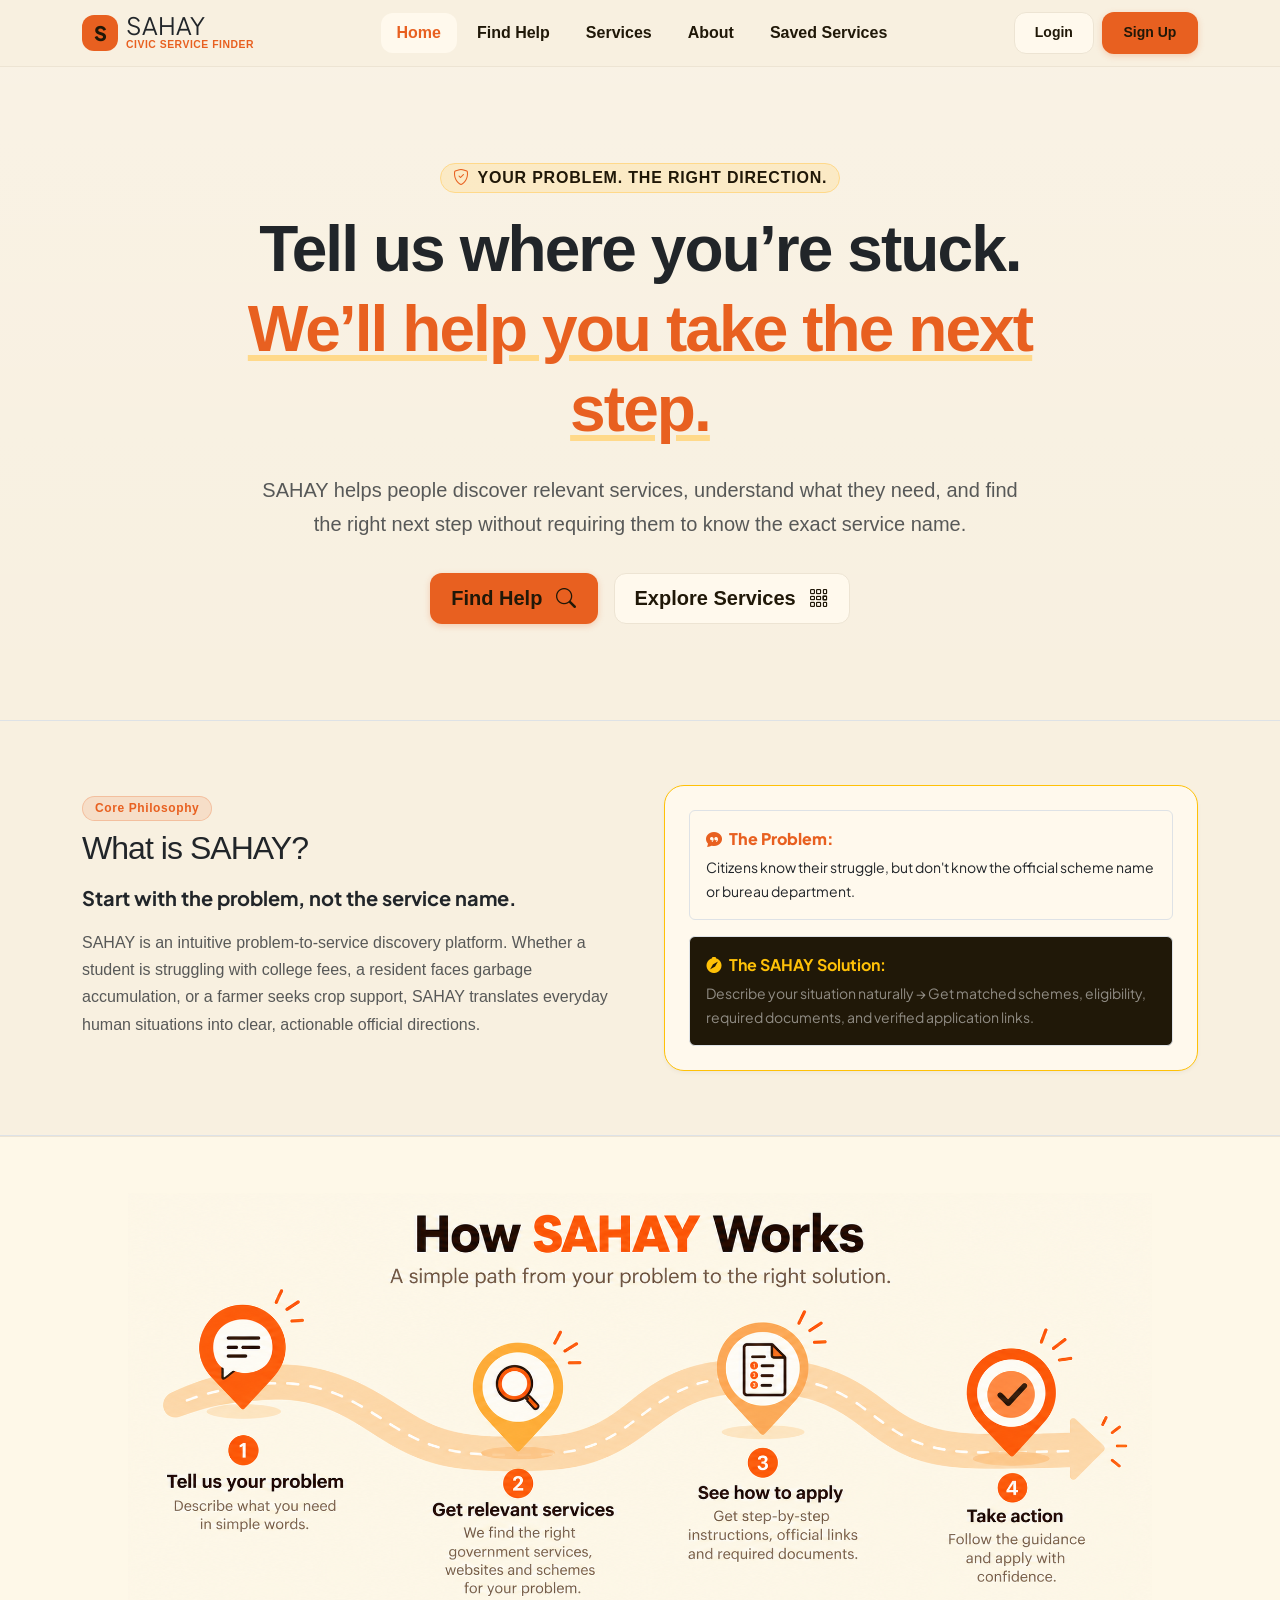
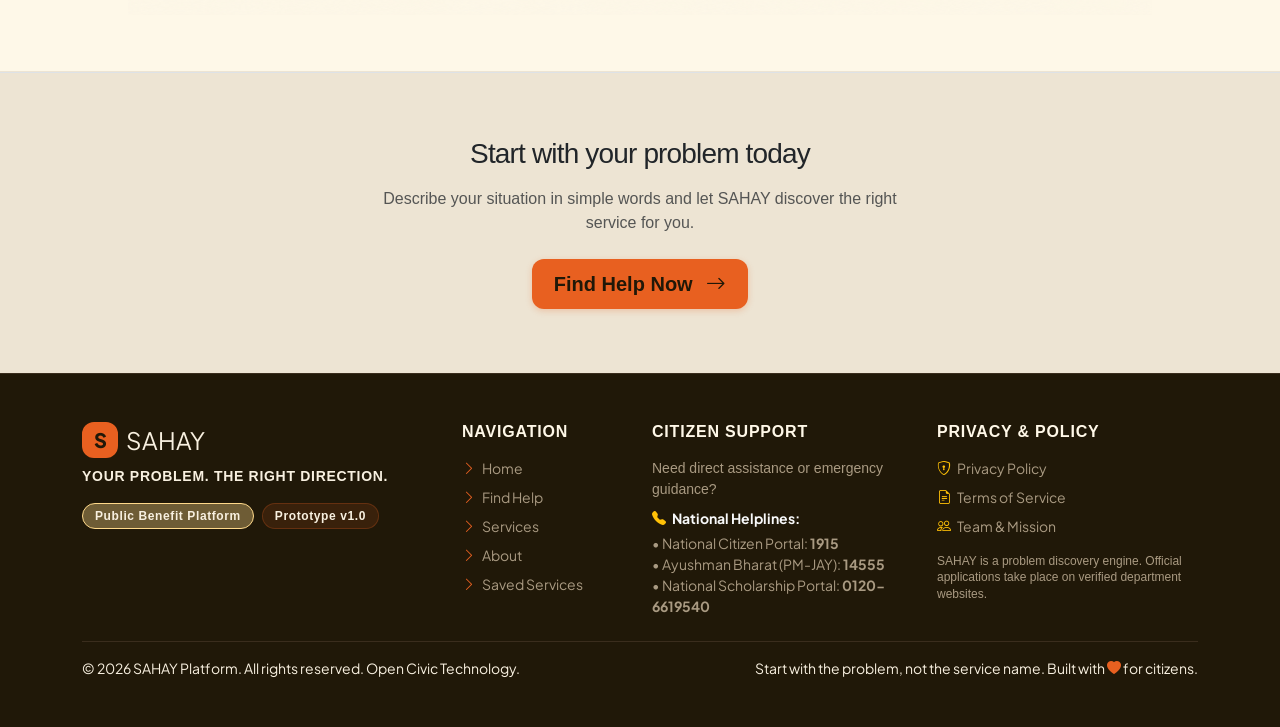
==== frontend/index.html @ 4841e4ec "initial stage of Sahay website" ====
<!DOCTYPE html>
<html lang="en">
<head>
  <meta charset="UTF-8">
  <meta name="viewport" content="width=device-width, initial-scale=1.0">
  <title>SAHAY — Tell us where you’re stuck. We’ll help you take the next step.</title>
  
  <!-- Bootstrap 5 CSS -->
  <link href="https://cdn.jsdelivr.net/npm/bootstrap@5.3.3/dist/css/bootstrap.min.css" rel="stylesheet">
  <!-- Bootstrap Icons -->
  <link href="https://cdn.jsdelivr.net/npm/bootstrap-icons@1.11.3/font/bootstrap-icons.min.css" rel="stylesheet">
  <!-- Custom SAHAY Palette CSS -->
  <link rel="stylesheet" href="css/style.css">
</head>
<body class="d-flex flex-column min-vh-100">

  <!-- NAVBAR -->
  <nav class="navbar navbar-expand-lg sahaya-navbar sticky-top">
    <div class="container">
      <a class="navbar-brand d-flex align-items-center gap-2" href="index.html">
        <div class="sahaya-logo-icon">S</div>
        <div class="d-flex flex-column">
          <span class="font-weight-bold fs-4 text-dark lh-1">SAHAY</span>
          <span class="small fw-bold text-orange text-uppercase" style="font-size: 0.65rem;">Civic Service Finder</span>
        </div>
      </a>

      <button class="navbar-toggler border-0" type="button" data-bs-toggle="collapse" data-bs-target="#sahayNav">
        <span class="navbar-toggler-icon"></span>
      </button>

      <div class="collapse navbar-collapse" id="sahayNav">
        <ul class="navbar-nav mx-auto mb-2 mb-lg-0 gap-1">
          <li class="nav-item">
            <a class="nav-link active font-weight-bold text-orange" href="index.html">Home</a>
          </li>
          <li class="nav-item">
            <a class="nav-link" href="find-help.html">Find Help</a>
          </li>
          <li class="nav-item">
            <a class="nav-link" href="services.html">Services</a>
          </li>
          <li class="nav-item">
            <a class="nav-link" href="about.html">About</a>
          </li>
          <li class="nav-item">
            <a class="nav-link" href="saved-services.html">Saved Services</a>
          </li>
        </ul>

        <div class="d-flex align-items-center gap-2" id="navbarAuthButtons">
          <a href="login.html" class="btn btn-sahaya-outline btn-sm font-weight-bold px-3">Login</a>
          <a href="signup.html" class="btn btn-sahaya-primary btn-sm font-weight-bold px-3">Sign Up</a>
        </div>
      </div>
    </div>
  </nav>

  <main>
    <!-- HERO SECTION -->
    <section class="py-5 bg-gradient border-bottom" style="background: linear-gradient(180deg, var(--bg-surface-light) 0%, var(--bg-page) 100%);">
      <div class="container py-5 text-center">
        <div class="row justify-content-center">
          <div class="col-lg-10 col-xl-9">
            
            <!-- Eyebrow -->
            <div class="badge badge-sahaya-gold mb-3 d-inline-flex align-items-center gap-2 px-3 py-2 fs-6">
              <i class="bi bi-shield-check text-orange"></i>
              <span class="text-uppercase" style="letter-spacing: 0.05em;">YOUR PROBLEM. THE RIGHT DIRECTION.</span>
            </div>

            <!-- UPDATED MAIN HERO HEADING -->
            <h1 class="display-3 font-weight-bold text-dark mb-4 text-center lh-sm">
              Tell us where you’re stuck.<br/>
              <span class="text-orange text-decoration-underline" style="text-decoration-color: var(--accent-gold) !important;">We’ll help you take the next step.</span>
            </h1>

            <!-- Supporting Text -->
            <p class="lead font-weight-bold text-muted mb-4 mx-auto" style="max-width: 760px; line-height: 1.7; font-size: 1.25rem;">
              SAHAY helps people discover relevant services, understand what they need, and find the right next step without requiring them to know the exact service name.
            </p>

            <!-- Primary & Secondary CTA Buttons -->
            <div class="d-flex flex-wrap justify-content-center gap-3 pt-2">
              <a href="find-help.html" class="btn btn-sahaya-primary btn-lg px-4 py-3 font-weight-bold fs-5">
                Find Help <i class="bi bi-search ms-2"></i>
              </a>
              <a href="services.html" class="btn btn-sahaya-outline btn-lg px-4 py-3 font-weight-bold fs-5">
                Explore Services <i class="bi bi-grid-3x3-gap ms-2"></i>
              </a>
            </div>

          </div>
        </div>
      </div>
    </section>

    <!-- WHAT IS SAHAY? SECTION -->
    <section class="py-5 border-bottom">
      <div class="container py-3">
        <div class="row align-items-center g-5">
          <div class="col-lg-6">
            <span class="badge badge-sahaya-orange mb-2">Core Philosophy</span>
            <h2 class="h2 font-weight-bold text-dark mb-3">What is SAHAY?</h2>
            <p class="fs-5 text-dark font-weight-semibold mb-3">
              <strong>Start with the problem, not the service name.</strong>
            </p>
            <p class="text-muted mb-4" style="line-height: 1.7;">
              SAHAY is an intuitive problem-to-service discovery platform. Whether a student is struggling with college fees, a resident faces garbage accumulation, or a farmer seeks crop support, SAHAY translates everyday human situations into clear, actionable official directions.
            </p>
          </div>

          <div class="col-lg-6">
            <div class="sahaya-card p-4 border-warning bg-cream-white">
              <div class="p-3 bg-surface-light rounded border mb-3">
                <strong class="text-orange d-block mb-1"><i class="bi bi-chat-quote-fill me-1"></i> The Problem:</strong>
                <span class="text-dark small">Citizens know their struggle, but don't know the official scheme name or bureau department.</span>
              </div>
              <div class="p-3 bg-espresso text-light rounded border">
                <strong class="text-warning d-block mb-1"><i class="bi bi-compass-fill me-1"></i> The SAHAY Solution:</strong>
                <span class="small text-white-50">Describe your situation naturally &rarr; Get matched schemes, eligibility, required documents, and verified application links.</span>
              </div>
            </div>
          </div>
        </div>
      </div>
    </section>

    <!-- HOW SAHAY WORKS SECTION -->
    <section id="how-it-works" class="py-5" style="background-color: #FEF8E8; border-top: 1px solid var(--border-subtle); border-bottom: 1px solid var(--border-subtle);">
      <div class="container text-center">
        <!-- How SAHAY Works Visual Flow Image (Centered & Seamless Background) -->
        <div class="my-2 d-flex justify-content-center align-items-center">
          <img 
            src="assets/how-sahay-works.png" 
            alt="How SAHAY Works — A simple path from your problem to the right solution." 
            class="img-fluid mx-auto d-block"
            style="max-width: 100%; max-height: 550px; object-fit: contain;"
          >
        </div>
      </div>
    </section>

    <!-- BOTTOM CTA BANNER -->
    <section class="py-5 bg-alt-section border-top">
      <div class="container text-center py-3">
        <h2 class="h3 font-weight-bold text-dark mb-3">Start with your problem today</h2>
        <p class="text-muted mx-auto mb-4" style="max-width: 550px;">
          Describe your situation in simple words and let SAHAY discover the right service for you.
        </p>
        <a href="find-help.html" class="btn btn-sahaya-primary btn-lg px-5 font-weight-bold">
          Find Help Now <i class="bi bi-arrow-right ms-2"></i>
        </a>
      </div>
    </section>
  </main>

  <!-- FOOTER (BRAND, SUPPORT, PRIVACY POLICY & BOTTOM BAR) -->
  <footer class="sahaya-footer py-5 mt-auto">
    <div class="container">
      <div class="row g-4 mb-4">
        
        <!-- Section 1: Brand Section -->
        <div class="col-lg-4 col-md-6">
          <div class="d-flex align-items-center gap-2 mb-2">
            <div class="sahaya-logo-icon">S</div>
            <span class="font-weight-bold fs-4 text-light">SAHAY</span>
          </div>
          <p class="small text-orange font-weight-bold mb-3 text-uppercase" style="letter-spacing: 0.05em;">YOUR PROBLEM. THE RIGHT DIRECTION.</p>
          <div class="d-flex align-items-center gap-2 mt-2">
            <span class="badge badge-sahaya-gold">Public Benefit Platform</span>
            <span class="badge badge-sahaya-orange">Prototype v1.0</span>
          </div>
        </div>

        <!-- Section 2: Platform Navigation Links -->
        <div class="col-lg-2 col-md-6">
          <h6 class="fw-bold text-light mb-3 text-uppercase" style="letter-spacing: 0.05em;">Navigation</h6>
          <ul class="list-unstyled small d-flex flex-column gap-2 mb-0">
            <li><a href="index.html" class="text-muted text-decoration-none hover-orange"><i class="bi bi-chevron-right text-orange me-1"></i> Home</a></li>
            <li><a href="find-help.html" class="text-muted text-decoration-none hover-orange"><i class="bi bi-chevron-right text-orange me-1"></i> Find Help</a></li>
            <li><a href="services.html" class="text-muted text-decoration-none hover-orange"><i class="bi bi-chevron-right text-orange me-1"></i> Services</a></li>
            <li><a href="about.html" class="text-muted text-decoration-none hover-orange"><i class="bi bi-chevron-right text-orange me-1"></i> About</a></li>
            <li><a href="saved-services.html" class="text-muted text-decoration-none hover-orange"><i class="bi bi-chevron-right text-orange me-1"></i> Saved Services</a></li>
          </ul>
        </div>

        <!-- Section 3: Citizen Support -->
        <div class="col-lg-3 col-md-6">
          <h6 class="fw-bold text-light mb-3 text-uppercase" style="letter-spacing: 0.05em;">Citizen Support</h6>
          <p class="small text-muted mb-2">Need direct assistance or emergency guidance?</p>
          <div class="small text-muted">
            <strong class="text-light d-block mb-1"><i class="bi bi-telephone-fill text-warning me-1"></i> National Helplines:</strong>
            • National Citizen Portal: <strong>1915</strong><br/>
            • Ayushman Bharat (PM-JAY): <strong>14555</strong><br/>
            • National Scholarship Portal: <strong>0120-6619540</strong>
          </div>
        </div>

        <!-- Section 4: Privacy Policy & Legal -->
        <div class="col-lg-3 col-md-6">
          <h6 class="fw-bold text-light mb-3 text-uppercase" style="letter-spacing: 0.05em;">Privacy &amp; Policy</h6>
          <ul class="list-unstyled small d-flex flex-column gap-2 mb-3">
            <li><a href="#" onclick="alert('Privacy Policy: SAHAY respects user privacy. Problem descriptions and session data are stored locally in your browser and never sold.'); return false;" class="text-muted text-decoration-none hover-orange"><i class="bi bi-shield-lock text-warning me-1"></i> Privacy Policy</a></li>
            <li><a href="#" onclick="alert('Terms of Service: SAHAY is an open citizen guidance portal. Official applications and fee payments occur directly on government domains.'); return false;" class="text-muted text-decoration-none hover-orange"><i class="bi bi-file-earmark-text text-warning me-1"></i> Terms of Service</a></li>
            <li><a href="about.html" class="text-muted text-decoration-none hover-orange"><i class="bi bi-people text-warning me-1"></i> Team &amp; Mission</a></li>
          </ul>
          <p class="small text-muted mb-0" style="font-size: 0.75rem; line-height: 1.4;">
            SAHAY is a problem discovery engine. Official applications take place on verified department websites.
          </p>
        </div>

      </div>

      <!-- Section 5: Bottom Bar -->
      <div class="border-top border-secondary pt-3 d-flex flex-wrap justify-content-between align-items-center small text-muted gap-2">
        <span>&copy; 2026 SAHAY Platform. All rights reserved. Open Civic Technology.</span>
        <span>Start with the problem, not the service name. Built with <i class="bi bi-heart-fill text-orange"></i> for citizens.</span>
      </div>
    </div>
  </footer>

  <!-- Bootstrap JS -->
  <script src="https://cdn.jsdelivr.net/npm/bootstrap@5.3.3/dist/js/bootstrap.bundle.min.js"></script>
  <!-- JS Modules -->
  <script src="js/data.js"></script>
  <script src="js/services.js"></script>
  <script src="js/auth.js"></script>
  <script src="js/app.js"></script>

  <script>
    function fillHomePrompt(txt) {
      const input = document.getElementById('homeProblemTextarea');
      input.value = txt;
      input.focus();
    }

    function handleHomeProblemSubmit(event) {
      event.preventDefault();
      const txt = document.getElementById('homeProblemTextarea').value.trim();
      if (!txt) {
        alert('Please describe your problem or select an example prompt.');
        return;
      }
      sessionStorage.setItem('sahay_problem_input', txt);
      window.location.href = 'find-help.html';
    }
  </script>
</body>
</html>
---- frontend/css/style.css ----
/* SAHAY Custom CSS — Satoshi Typography & Exact Palette Specification */
@import url('https://api.fontshare.com/v2/css?f[]=satoshi@900,800,700,600,500,400&display=swap');
@import url('https://fonts.googleapis.com/css2?family=Plus+Jakarta+Sans:wght@400;500;600;700;800;900&display=swap');

:root {
  /* Core Palette Tokens — Exact User Specification Table */
  --bg-page: #F8F0E0;              /* Warm Cream - Main page background */
  --text-main: #201808;            /* Deep Espresso - Headings, dark cards, primary text */
  --brand-primary: #E86020;        /* Vibrant Orange - CTA, highlights, links */
  --bg-card: #FFF9ED;              /* Cream White - Cards, light surfaces */
  --bg-surface-light: #FFF9ED;     /* Cream White - Cards, light surfaces */
  --bg-alt: #EDE4D3;               /* Soft Beige - Alternate sections */
  --border-subtle: #EDE4D3;        /* Soft Beige - Light borders & subtle UI elements */
  --text-muted: #A99A82;           /* Muted Taupe - Secondary text */
  --border-dark: #3A2D1D;          /* Dark Brown Border - Dividers, borders */
  --brand-hover: #FF7A32;          /* Light Orange - Orange hover state */
  --accent-gold: #FFD98A;          /* Pale Gold - Small decorative accent */
}

body {
  font-family: 'Satoshi', 'Plus Jakarta Sans', -apple-system, BlinkMacSystemFont, 'Segoe UI', Roboto, sans-serif !important;
  background-color: var(--bg-page) !important;
  color: var(--text-main) !important;
  -webkit-font-smoothing: antialiased;
  min-height: 100vh;
  display: flex;
  flex-direction: column;
}

main {
  flex: 1;
}

/* Headings (Satoshi 700-900 Bold/Tight) */
h1, h2, h3, h4, h5, h6, .display-1, .display-2, .display-3, .display-4 {
  font-family: 'Satoshi', sans-serif !important;
  color: var(--text-main);
  font-weight: 800;
  letter-spacing: -0.03em;
}

/* Highlighted Words & Accents */
.text-orange, .text-warning-highlight {
  color: var(--brand-primary) !important;
  font-weight: 800 !important;
}

/* Subtitle (Satoshi 400-500 Regular) */
.lead, .subtitle, p.text-muted {
  font-family: 'Satoshi', sans-serif !important;
  font-weight: 500;
}

/* Custom Scrollbar */
::-webkit-scrollbar {
  width: 7px;
  height: 7px;
}
::-webkit-scrollbar-track {
  background: var(--border-subtle);
}
::-webkit-scrollbar-thumb {
  background: var(--text-muted);
  border-radius: 9999px;
}
::-webkit-scrollbar-thumb:hover {
  background: var(--text-main);
}

/* Navbar Custom Styling (Satoshi 500-600 Medium) */
.sahaya-navbar, .sahay-navbar {
  background-color: rgba(248, 240, 224, 0.96) !important; /* Warm Cream #F8F0E0 */
  backdrop-filter: blur(8px);
  border-bottom: 1px solid var(--border-subtle);
}

.sahaya-navbar .nav-link, .sahay-navbar .nav-link {
  font-family: 'Satoshi', sans-serif !important;
  color: var(--text-main) !important;
  font-weight: 600 !important;
  padding: 0.5rem 1rem !important;
  border-radius: 0.75rem;
  transition: all 0.2s ease;
}

.sahaya-navbar .nav-link:hover, .sahay-navbar .nav-link:hover,
.sahaya-navbar .nav-link.active, .sahay-navbar .nav-link.active {
  color: var(--brand-primary) !important;
  background-color: var(--bg-card);
}

/* Brand Logo */
.sahaya-logo-icon, .sahay-logo-icon {
  width: 2.25rem;
  height: 2.25rem;
  border-radius: 0.75rem;
  background-color: var(--brand-primary);
  color: var(--text-main);
  display: flex;
  align-items: center;
  justify-content: center;
  font-weight: 900;
  font-size: 1.25rem;
}

/* Cards */
.sahaya-card, .sahay-card {
  background-color: var(--bg-card);
  border: 1px solid var(--border-subtle);
  border-radius: 1.25rem;
  padding: 1.5rem;
  transition: all 0.25s cubic-bezier(0.16, 1, 0.3, 1);
  box-shadow: 0 2px 4px rgba(32, 24, 8, 0.04);
}

.sahaya-card-interactive, .sahay-card-interactive {
  cursor: pointer;
}

.sahaya-card-interactive:hover, .sahay-card-interactive:hover {
  border-color: var(--brand-primary);
  box-shadow: 0 12px 28px -6px rgba(32, 24, 8, 0.12);
  transform: translateY(-3px);
}

/* Dark Card (Satoshi 700-800 Bold) */
.sahaya-card-dark, .sahay-card-dark {
  background-color: var(--text-main);
  color: var(--bg-surface-light);
  border: 1px solid var(--text-dark-element);
  border-radius: 1.5rem;
  box-shadow: 0 20px 40px -10px rgba(24, 16, 8, 0.3);
}

.sahaya-card-dark h1, .sahaya-card-dark h2, .sahaya-card-dark h3, 
.sahaya-card-dark h4, .sahaya-card-dark h5, .sahaya-card-dark h6,
.sahay-card-dark h1, .sahay-card-dark h2, .sahay-card-dark h3, 
.sahay-card-dark h4, .sahay-card-dark h5, .sahay-card-dark h6 {
  font-family: 'Satoshi', sans-serif !important;
  font-weight: 800 !important;
  color: var(--bg-surface-light) !important;
}

/* Buttons (CTA Buttons: Satoshi 600-700, BG: Orange #E86020, Text: Deep Espresso #201808) */
.btn {
  font-family: 'Satoshi', sans-serif !important;
  font-weight: 700 !important;
}

.btn-sahaya-primary, .btn-sahay-primary {
  background-color: var(--brand-primary) !important;   /* Orange #E86020 */
  color: var(--text-main) !important;                   /* Deep Espresso #201808 Button Text */
  font-weight: 700 !important;
  border-radius: 0.75rem !important;
  padding: 0.65rem 1.35rem !important;
  border: none !important;
  transition: all 0.2s ease !important;
  box-shadow: 0 2px 6px rgba(232, 96, 32, 0.25) !important;
}

.btn-sahaya-primary:hover, .btn-sahay-primary:hover {
  background-color: var(--brand-hover) !important;     /* Light Orange #FF7A32 Hover Accent */
  color: var(--text-main) !important;                   /* Deep Espresso #201808 */
  transform: translateY(-1px);
}

.btn-sahaya-outline, .btn-sahay-outline {
  background-color: var(--bg-surface-light) !important;
  color: var(--text-main) !important;
  font-weight: 700 !important;
  border: 1px solid var(--border-subtle) !important;
  border-radius: 0.75rem !important;
  padding: 0.6rem 1.25rem !important;
  transition: all 0.2s ease !important;
}

.btn-sahaya-outline:hover, .btn-sahay-outline:hover {
  border-color: var(--brand-primary) !important;
  color: var(--brand-primary) !important;
  background-color: var(--bg-card) !important;
}

.btn-sahaya-gold, .btn-sahay-gold {
  background-color: var(--accent-gold) !important;
  color: var(--text-main) !important;
  font-weight: 800 !important;
  border-radius: 0.75rem !important;
  padding: 0.6rem 1.25rem !important;
  border: none !important;
}

.btn-sahaya-gold:hover, .btn-sahay-gold:hover {
  background-color: #f7cb70 !important;
  color: var(--text-main) !important;
}

/* Badges & Small Uppercase Labels (Satoshi 500-600 Letter-spaced) */
.badge, .text-uppercase {
  font-family: 'Satoshi', sans-serif !important;
  font-weight: 600 !important;
  letter-spacing: 0.05em !important;
}

.badge-sahaya-orange, .badge-sahay-orange {
  background-color: rgba(232, 96, 32, 0.12) !important;
  color: var(--brand-primary) !important;
  border: 1px solid rgba(232, 96, 32, 0.25) !important;
  font-weight: 800 !important;
  border-radius: 9999px !important;
  padding: 0.35rem 0.75rem !important;
}

.badge-sahaya-gold, .badge-sahay-gold {
  background-color: rgba(255, 217, 138, 0.35) !important;
  color: var(--text-main) !important;
  border: 1px solid var(--accent-gold) !important;
  font-weight: 800 !important;
  border-radius: 9999px !important;
  padding: 0.35rem 0.75rem !important;
}

.badge-sahaya-taupe, .badge-sahay-taupe {
  background-color: var(--border-subtle) !important;
  color: var(--text-main) !important;
  border: 1px solid #D8CFC0 !important;
  font-weight: 700 !important;
  border-radius: 9999px !important;
  padding: 0.35rem 0.75rem !important;
}

/* Form Inputs */
.sahaya-input, .sahay-input, .sahaya-textarea, .sahay-textarea, .sahaya-select, .sahay-select {
  background-color: var(--bg-surface-light) !important;
  border: 1px solid var(--border-subtle) !important;
  color: var(--text-main) !important;
  font-weight: 600 !important;
  border-radius: 0.85rem !important;
  padding: 0.75rem 1rem !important;
}

.sahaya-input:focus, .sahay-input:focus, .sahaya-textarea:focus, .sahay-textarea:focus, .sahaya-select:focus, .sahay-select:focus {
  border-color: var(--brand-primary) !important;
  box-shadow: 0 0 0 4px rgba(232, 96, 32, 0.15) !important;
}

/* Footer Custom Styling (Exact User Table Specification) */
.sahaya-footer, .sahay-footer {
  background-color: #201808 !important;              /* Footer background: Deep Espresso #201808 */
  color: #F8F0E0 !important;                         /* Main footer text: Warm Cream #F8F0E0 */
  border-top: 1px solid #3A2D1D !important;           /* Borders/dividers: Dark Brown #3A2D1D */
}

.sahaya-footer h1, .sahaya-footer h2, .sahaya-footer h3, 
.sahaya-footer h4, .sahaya-footer h5, .sahaya-footer h6,
.sahay-footer h1, .sahay-footer h2, .sahay-footer h3, 
.sahay-footer h4, .sahay-footer h5, .sahay-footer h6 {
  color: #FFF8E8 !important;                         /* Headings: Cream / Off-white #FFF8E8 */
  font-weight: 700 !important;
}

.sahaya-footer p, .sahaya-footer span, .sahay-footer p, .sahay-footer span {
  color: #F8F0E0 !important;                         /* Main footer text: Warm Cream #F8F0E0 */
}

.sahaya-footer .text-muted, .sahaya-footer .small-desc,
.sahay-footer .text-muted, .sahay-footer .small-desc {
  color: #A99A82 !important;                         /* Secondary text: Muted Beige #A99A82 */
}

.sahaya-footer a, .sahay-footer a {
  color: #E86020 !important;                         /* Orange accents / links: Vibrant Orange #E86020 */
  transition: all 0.2s ease !important;
}

.sahaya-footer a:hover, .sahay-footer a:hover {
  color: #FF7A32 !important;                         /* Hover accent: Light Orange #FF7A32 */
  text-decoration: underline !important;
}

.sahaya-footer .border-secondary, .sahay-footer .border-secondary,
.sahaya-footer .border-top, .sahay-footer .border-top,
.sahaya-footer hr, .sahay-footer hr {
  border-color: #3A2D1D !important;                  /* Borders/dividers: Dark Brown #3A2D1D */
}

/* Helper Palette Utilities */
.bg-espresso { background-color: var(--text-main) !important; }
.bg-light-cream, .bg-cream-white { background-color: var(--bg-card) !important; }
.bg-surface-light { background-color: var(--bg-surface-light) !important; }
.bg-alt-section, .bg-soft-beige { background-color: var(--bg-alt) !important; }
.text-orange { color: var(--brand-primary) !important; }
.border-beige { border-color: var(--border-subtle) !important; }
.border-dark-brown { border-color: var(--border-dark) !important; }
.cursor-pointer { cursor: pointer; }
.hover-orange:hover { color: var(--brand-hover) !important; }

/* Custom Dropdown Styling */
.dropdown-menu {
  background-color: var(--bg-surface-light) !important;
  border: 1px solid var(--border-subtle) !important;
  border-radius: 1rem !important;
  box-shadow: 0 12px 32px rgba(32, 24, 8, 0.15) !important;
  padding: 0.5rem 0 !important;
}

.dropdown-header {
  color: var(--text-main) !important;
}

.dropdown-item {
  color: var(--text-main) !important;
  font-weight: 700 !important;
  padding: 0.6rem 1.25rem !important;
  transition: all 0.2s ease !important;
}

.dropdown-item:hover, .dropdown-item:focus {
  background-color: var(--bg-card) !important;
  color: var(--brand-primary) !important;
}

.dropdown-item:hover i, .dropdown-item:focus i {
  color: var(--brand-primary) !important;
}

.dropdown-item.text-danger:hover, .dropdown-item.text-danger:focus {
  background-color: rgba(232, 96, 32, 0.12) !important;
  color: var(--brand-primary) !important;
}

.dropdown-divider {
  border-top-color: var(--border-subtle) !important;
  opacity: 0.7 !important;
}
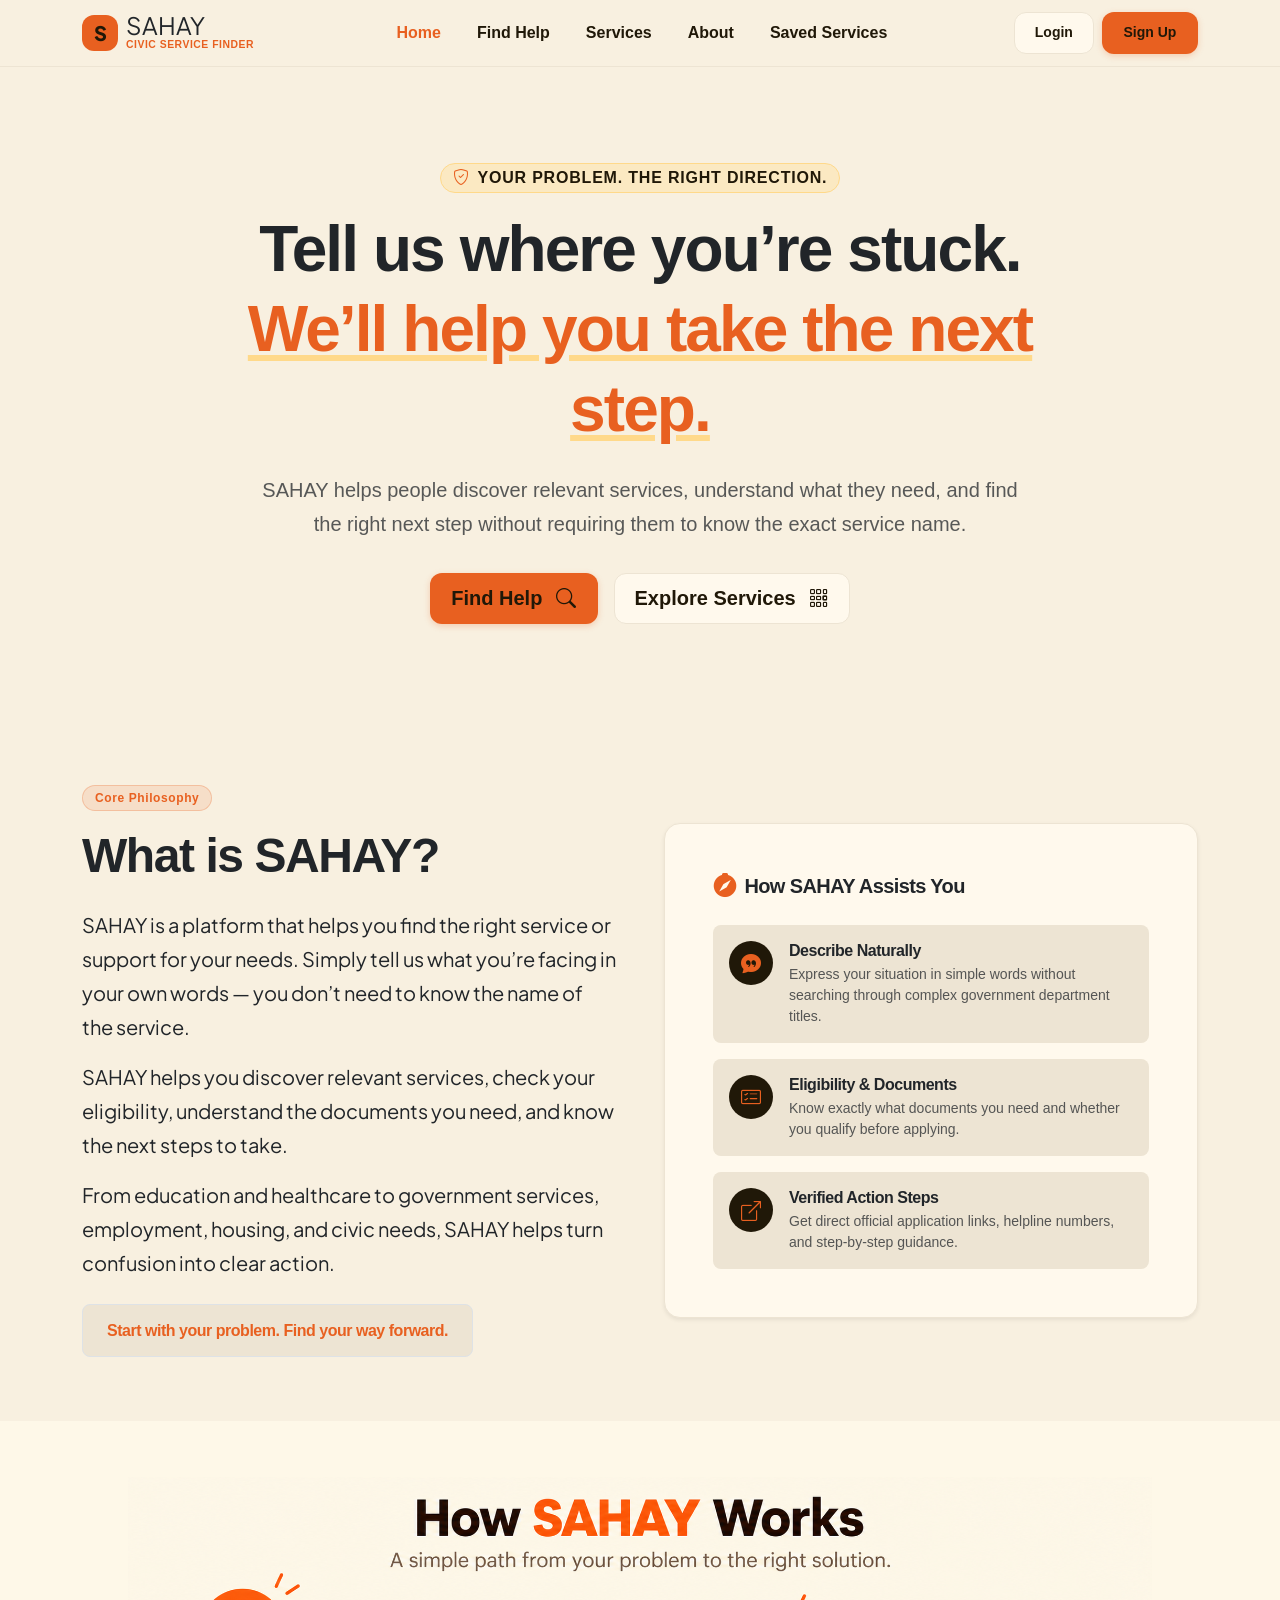
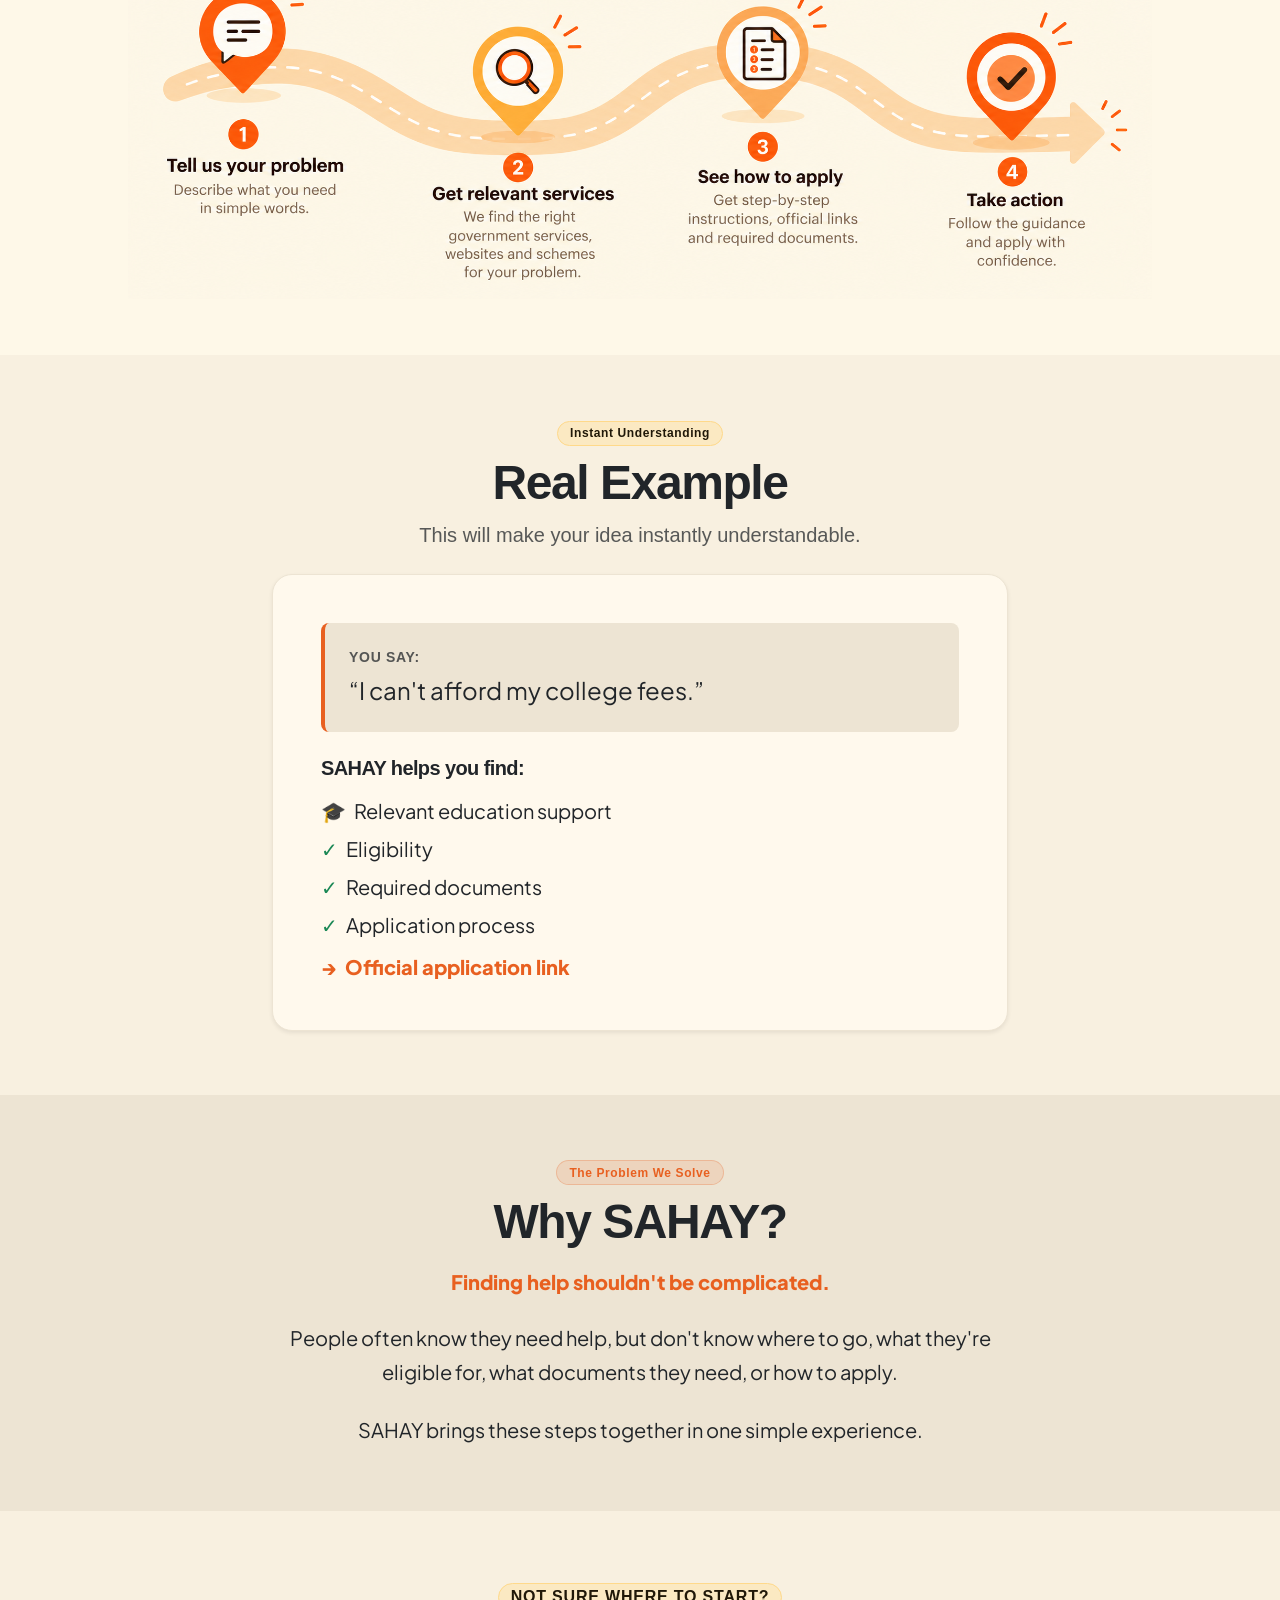
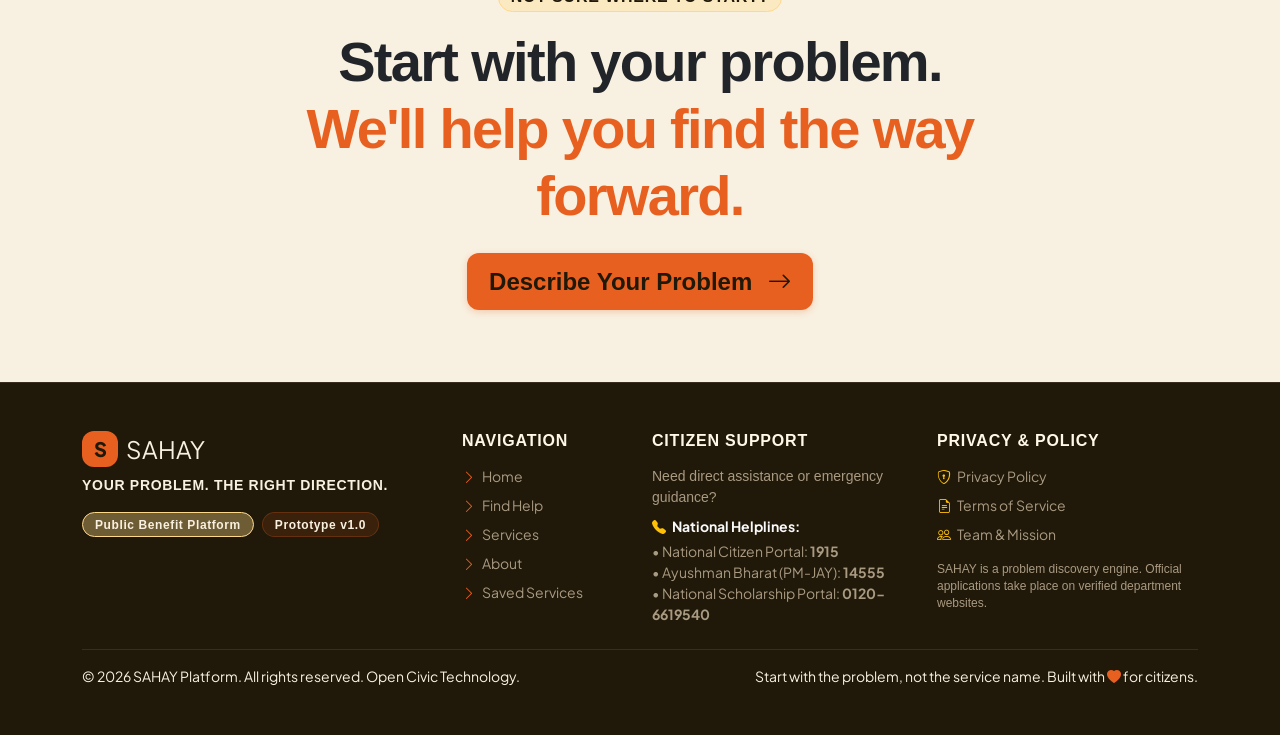
==== commit 33f1037a: "Redesign SAHAYA home page UI" ====
--- a/frontend/index.html
+++ b/frontend/index.html
@@ -58,7 +58,7 @@
 
   <main>
     <!-- HERO SECTION -->
-    <section class="py-5 bg-gradient border-bottom" style="background: linear-gradient(180deg, var(--bg-surface-light) 0%, var(--bg-page) 100%);">
+    <section class="py-5">
       <div class="container py-5 text-center">
         <div class="row justify-content-center">
           <div class="col-lg-10 col-xl-9">
@@ -69,7 +69,7 @@
               <span class="text-uppercase" style="letter-spacing: 0.05em;">YOUR PROBLEM. THE RIGHT DIRECTION.</span>
             </div>
 
-            <!-- UPDATED MAIN HERO HEADING -->
+            <!-- MAIN HERO HEADING -->
             <h1 class="display-3 font-weight-bold text-dark mb-4 text-center lh-sm">
               Tell us where you’re stuck.<br/>
               <span class="text-orange text-decoration-underline" style="text-decoration-color: var(--accent-gold) !important;">We’ll help you take the next step.</span>
@@ -96,38 +96,82 @@
     </section>
 
     <!-- WHAT IS SAHAY? SECTION -->
-    <section class="py-5 border-bottom">
+    <section class="py-5">
       <div class="container py-3">
         <div class="row align-items-center g-5">
+          
+          <!-- LEFT SIDE: Text Matter -->
           <div class="col-lg-6">
-            <span class="badge badge-sahaya-orange mb-2">Core Philosophy</span>
-            <h2 class="h2 font-weight-bold text-dark mb-3">What is SAHAY?</h2>
-            <p class="fs-5 text-dark font-weight-semibold mb-3">
-              <strong>Start with the problem, not the service name.</strong>
+            <span class="badge badge-sahaya-orange mb-3">Core Philosophy</span>
+            <h2 class="display-5 fw-bolder text-dark mb-4" style="font-weight: 900 !important;">What is SAHAY?</h2>
+            
+            <p class="fs-5 text-dark font-weight-semibold mb-3" style="line-height: 1.7;">
+              SAHAY is a platform that helps you find the right service or support for your needs. Simply tell us what you’re facing in your own words — you don’t need to know the name of the service.
             </p>
-            <p class="text-muted mb-4" style="line-height: 1.7;">
-              SAHAY is an intuitive problem-to-service discovery platform. Whether a student is struggling with college fees, a resident faces garbage accumulation, or a farmer seeks crop support, SAHAY translates everyday human situations into clear, actionable official directions.
+            
+            <p class="fs-5 text-dark font-weight-semibold mb-3" style="line-height: 1.7;">
+              SAHAY helps you discover relevant services, check your eligibility, understand the documents you need, and know the next steps to take.
             </p>
-          </div>
-
+
+            <p class="fs-5 text-dark font-weight-semibold mb-4" style="line-height: 1.7;">
+              From education and healthcare to government services, employment, housing, and civic needs, SAHAY helps turn confusion into clear action.
+            </p>
+
+            <div class="p-3 rounded-3 bg-alt-section d-inline-block px-4 border">
+              <h4 class="h6 fw-bolder text-orange mb-0" style="font-weight: 800 !important;">Start with your problem. Find your way forward.</h4>
+            </div>
+          </div>
+
+          <!-- RIGHT SIDE: Complementary Assistance Feature Highlights Card -->
           <div class="col-lg-6">
-            <div class="sahaya-card p-4 border-warning bg-cream-white">
-              <div class="p-3 bg-surface-light rounded border mb-3">
-                <strong class="text-orange d-block mb-1"><i class="bi bi-chat-quote-fill me-1"></i> The Problem:</strong>
-                <span class="text-dark small">Citizens know their struggle, but don't know the official scheme name or bureau department.</span>
+            <div class="sahaya-card p-4 p-md-5 rounded-4 shadow-sm" style="background-color: var(--bg-card); border: 1px solid var(--border-subtle);">
+              <h3 class="h5 fw-bolder text-dark mb-4 d-flex align-items-center gap-2" style="font-weight: 800 !important;">
+                <i class="bi bi-compass-fill text-orange fs-4"></i> How SAHAY Assists You
+              </h3>
+              
+              <div class="d-flex flex-column gap-3">
+                <!-- Feature Item 1 -->
+                <div class="d-flex gap-3 align-items-start p-3 rounded-3" style="background-color: var(--bg-alt);">
+                  <div class="rounded-circle bg-espresso text-orange p-2 d-flex align-items-center justify-content-center flex-shrink-0" style="width: 2.75rem; height: 2.75rem;">
+                    <i class="bi bi-chat-quote-fill fs-5"></i>
+                  </div>
+                  <div>
+                    <h4 class="h6 fw-bolder text-dark mb-1" style="font-weight: 800 !important;">Describe Naturally</h4>
+                    <p class="small text-muted mb-0" style="line-height: 1.5;">Express your situation in simple words without searching through complex government department titles.</p>
+                  </div>
+                </div>
+
+                <!-- Feature Item 2 -->
+                <div class="d-flex gap-3 align-items-start p-3 rounded-3" style="background-color: var(--bg-alt);">
+                  <div class="rounded-circle bg-espresso text-warning p-2 d-flex align-items-center justify-content-center flex-shrink-0" style="width: 2.75rem; height: 2.75rem;">
+                    <i class="bi bi-card-checklist fs-5 text-orange"></i>
+                  </div>
+                  <div>
+                    <h4 class="h6 fw-bolder text-dark mb-1" style="font-weight: 800 !important;">Eligibility &amp; Documents</h4>
+                    <p class="small text-muted mb-0" style="line-height: 1.5;">Know exactly what documents you need and whether you qualify before applying.</p>
+                  </div>
+                </div>
+
+                <!-- Feature Item 3 -->
+                <div class="d-flex gap-3 align-items-start p-3 rounded-3" style="background-color: var(--bg-alt);">
+                  <div class="rounded-circle bg-espresso text-warning p-2 d-flex align-items-center justify-content-center flex-shrink-0" style="width: 2.75rem; height: 2.75rem;">
+                    <i class="bi bi-box-arrow-up-right fs-5 text-orange"></i>
+                  </div>
+                  <div>
+                    <h4 class="h6 fw-bolder text-dark mb-1" style="font-weight: 800 !important;">Verified Action Steps</h4>
+                    <p class="small text-muted mb-0" style="line-height: 1.5;">Get direct official application links, helpline numbers, and step-by-step guidance.</p>
+                  </div>
+                </div>
               </div>
-              <div class="p-3 bg-espresso text-light rounded border">
-                <strong class="text-warning d-block mb-1"><i class="bi bi-compass-fill me-1"></i> The SAHAY Solution:</strong>
-                <span class="small text-white-50">Describe your situation naturally &rarr; Get matched schemes, eligibility, required documents, and verified application links.</span>
-              </div>
-            </div>
-          </div>
+            </div>
+          </div>
+
         </div>
       </div>
     </section>
 
     <!-- HOW SAHAY WORKS SECTION -->
-    <section id="how-it-works" class="py-5" style="background-color: #FEF8E8; border-top: 1px solid var(--border-subtle); border-bottom: 1px solid var(--border-subtle);">
+    <section id="how-it-works" class="py-5" style="background-color: #FEF8E8;">
       <div class="container text-center">
         <!-- How SAHAY Works Visual Flow Image (Centered & Seamless Background) -->
         <div class="my-2 d-flex justify-content-center align-items-center">
@@ -141,16 +185,84 @@
       </div>
     </section>
 
-    <!-- BOTTOM CTA BANNER -->
-    <section class="py-5 bg-alt-section border-top">
-      <div class="container text-center py-3">
-        <h2 class="h3 font-weight-bold text-dark mb-3">Start with your problem today</h2>
-        <p class="text-muted mx-auto mb-4" style="max-width: 550px;">
-          Describe your situation in simple words and let SAHAY discover the right service for you.
-        </p>
-        <a href="find-help.html" class="btn btn-sahaya-primary btn-lg px-5 font-weight-bold">
-          Find Help Now <i class="bi bi-arrow-right ms-2"></i>
-        </a>
+    <!-- REAL EXAMPLE SECTION -->
+    <section class="py-5">
+      <div class="container py-3">
+        <div class="max-w-3xl mx-auto text-center mb-4" style="max-width: 750px;">
+          <span class="badge badge-sahaya-gold mb-2">Instant Understanding</span>
+          <h2 class="display-5 fw-bolder text-dark mb-2" style="font-weight: 900 !important;">Real Example</h2>
+          <p class="fs-5 text-muted font-weight-semibold">This will make your idea instantly understandable.</p>
+        </div>
+
+        <div class="row justify-content-center">
+          <div class="col-lg-8">
+            <div class="sahaya-card p-4 p-md-5 shadow-sm text-start" style="background-color: var(--bg-card); border: 1px solid var(--border-subtle);">
+              
+              <!-- User Input Quote -->
+              <div class="p-3 p-md-4 rounded-3 mb-4" style="background-color: var(--bg-alt); border-left: 4px solid var(--brand-primary);">
+                <span class="small font-weight-bold text-muted text-uppercase d-block mb-1">You say:</span>
+                <p class="fs-4 font-weight-bold text-dark mb-0">“I can't afford my college fees.”</p>
+              </div>
+
+              <!-- SAHAY Helps You Find -->
+              <h4 class="h5 fw-bolder text-dark mb-3" style="font-weight: 800 !important;">SAHAY helps you find:</h4>
+              <ul class="list-unstyled fs-5 d-flex flex-column gap-2 mb-0 font-weight-semibold text-dark">
+                <li class="d-flex align-items-center gap-2">
+                  <span>🎓</span> <span>Relevant education support</span>
+                </li>
+                <li class="d-flex align-items-center gap-2">
+                  <span class="text-success font-weight-bold">✓</span> <span>Eligibility</span>
+                </li>
+                <li class="d-flex align-items-center gap-2">
+                  <span class="text-success font-weight-bold">✓</span> <span>Required documents</span>
+                </li>
+                <li class="d-flex align-items-center gap-2">
+                  <span class="text-success font-weight-bold">✓</span> <span>Application process</span>
+                </li>
+                <li class="d-flex align-items-center gap-2 text-orange font-weight-bold pt-1">
+                  <span>→</span> <span>Official application link</span>
+                </li>
+              </ul>
+
+            </div>
+          </div>
+        </div>
+      </div>
+    </section>
+
+    <!-- WHY SAHAY? SECTION -->
+    <section class="py-5" style="background-color: var(--bg-alt);">
+      <div class="container py-3">
+        <div class="max-w-3xl mx-auto text-center" style="max-width: 750px;">
+          <span class="badge badge-sahaya-orange mb-2">The Problem We Solve</span>
+          <h2 class="display-5 fw-bolder text-dark mb-3" style="font-weight: 900 !important;">Why SAHAY?</h2>
+          <p class="fs-5 text-orange font-weight-bold mb-4">Finding help shouldn't be complicated.</p>
+          
+          <p class="fs-5 text-dark font-weight-semibold mb-4" style="line-height: 1.7;">
+            People often know they need help, but don't know where to go, what they're eligible for, what documents they need, or how to apply.
+          </p>
+          <p class="fs-5 text-dark font-weight-bold mb-0" style="line-height: 1.7;">
+            SAHAY brings these steps together in one simple experience.
+          </p>
+        </div>
+      </div>
+    </section>
+
+    <!-- FINAL CTA SECTION -->
+    <section class="py-5 text-center">
+      <div class="container py-4">
+        <div class="max-w-3xl mx-auto" style="max-width: 750px;">
+          <span class="badge badge-sahaya-gold mb-3 px-3 py-2 fs-6 text-uppercase" style="letter-spacing: 0.05em;">Not sure where to start?</span>
+          
+          <h2 class="display-4 fw-bolder text-dark mb-4" style="font-weight: 900 !important;">
+            Start with your problem.<br/>
+            <span class="text-orange">We'll help you find the way forward.</span>
+          </h2>
+
+          <a href="find-help.html" class="btn btn-sahaya-primary btn-lg px-5 py-3 font-weight-bold fs-4 shadow-sm">
+            Describe Your Problem <i class="bi bi-arrow-right ms-2"></i>
+          </a>
+        </div>
       </div>
     </section>
   </main>
--- a/frontend/css/style.css
+++ b/frontend/css/style.css
@@ -86,7 +86,7 @@
 .sahaya-navbar .nav-link:hover, .sahay-navbar .nav-link:hover,
 .sahaya-navbar .nav-link.active, .sahay-navbar .nav-link.active {
   color: var(--brand-primary) !important;
-  background-color: var(--bg-card);
+  background-color: transparent !important;
 }
 
 /* Brand Logo */
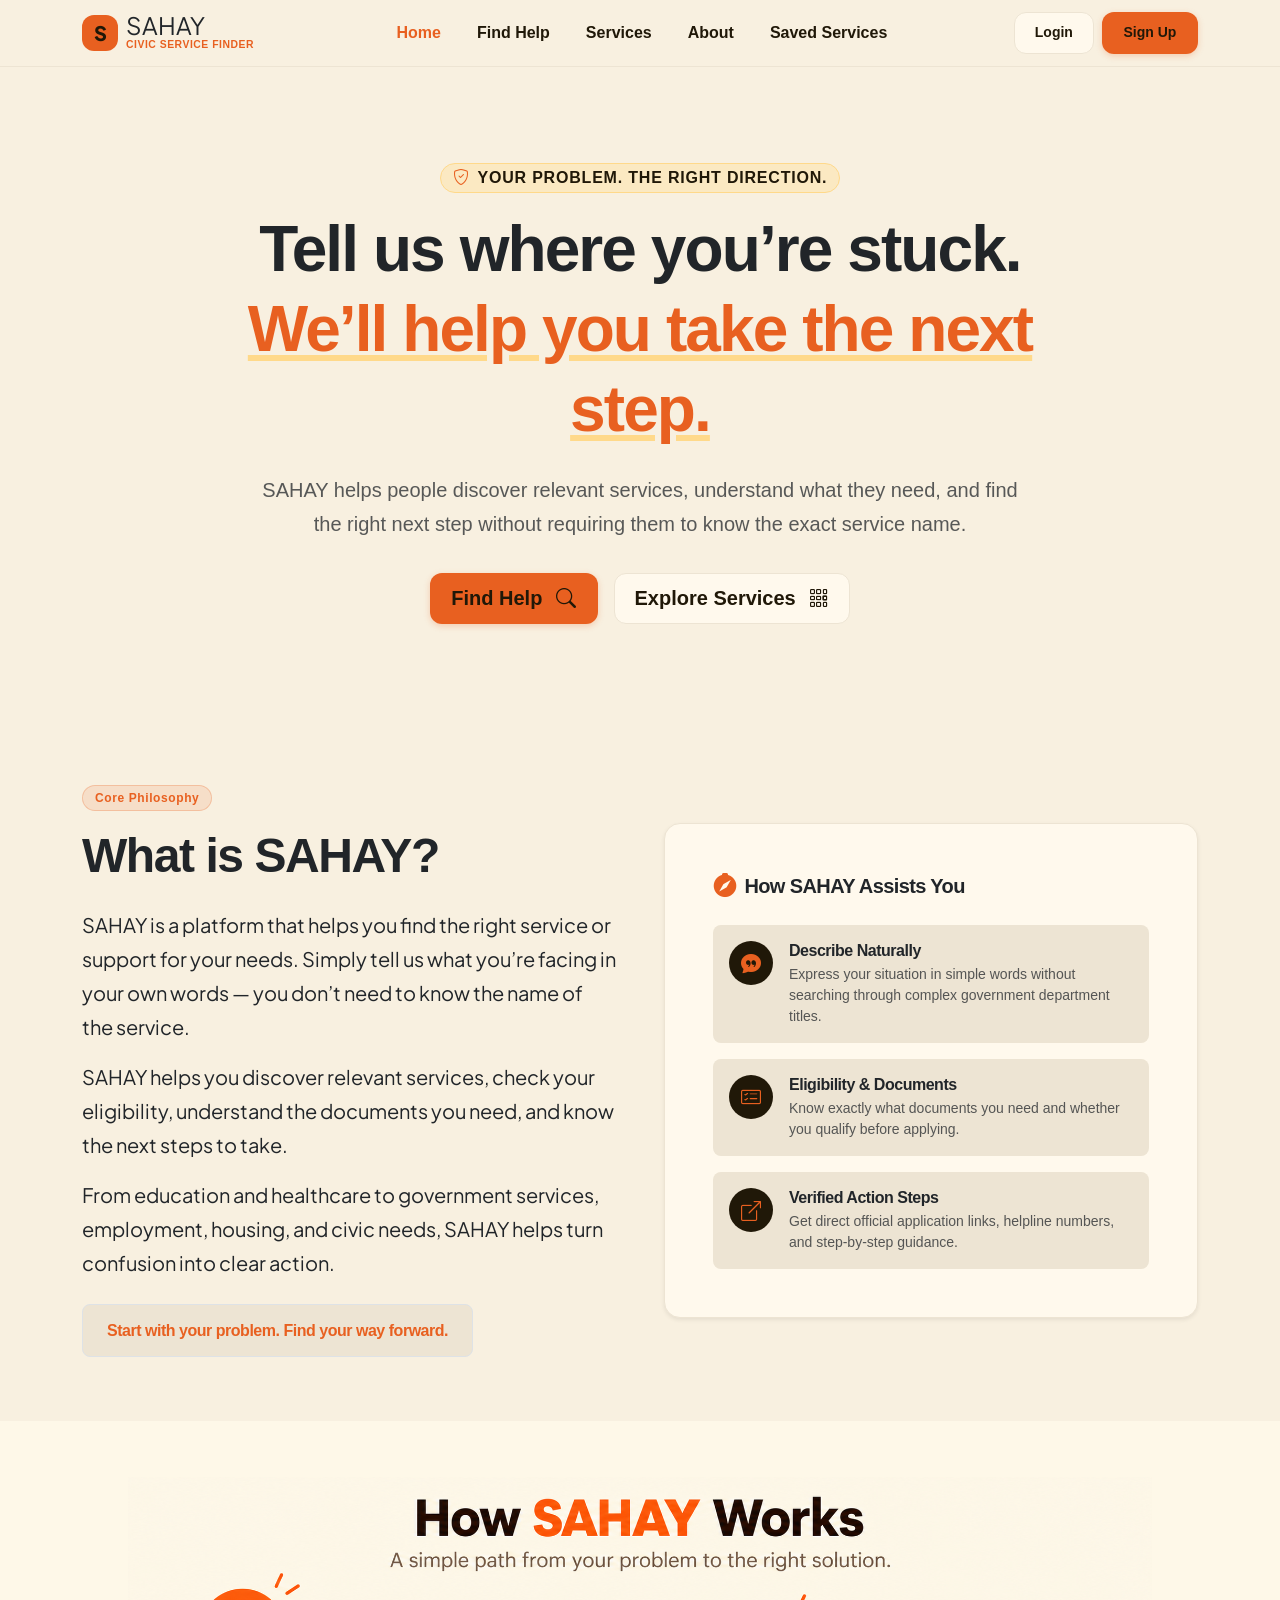
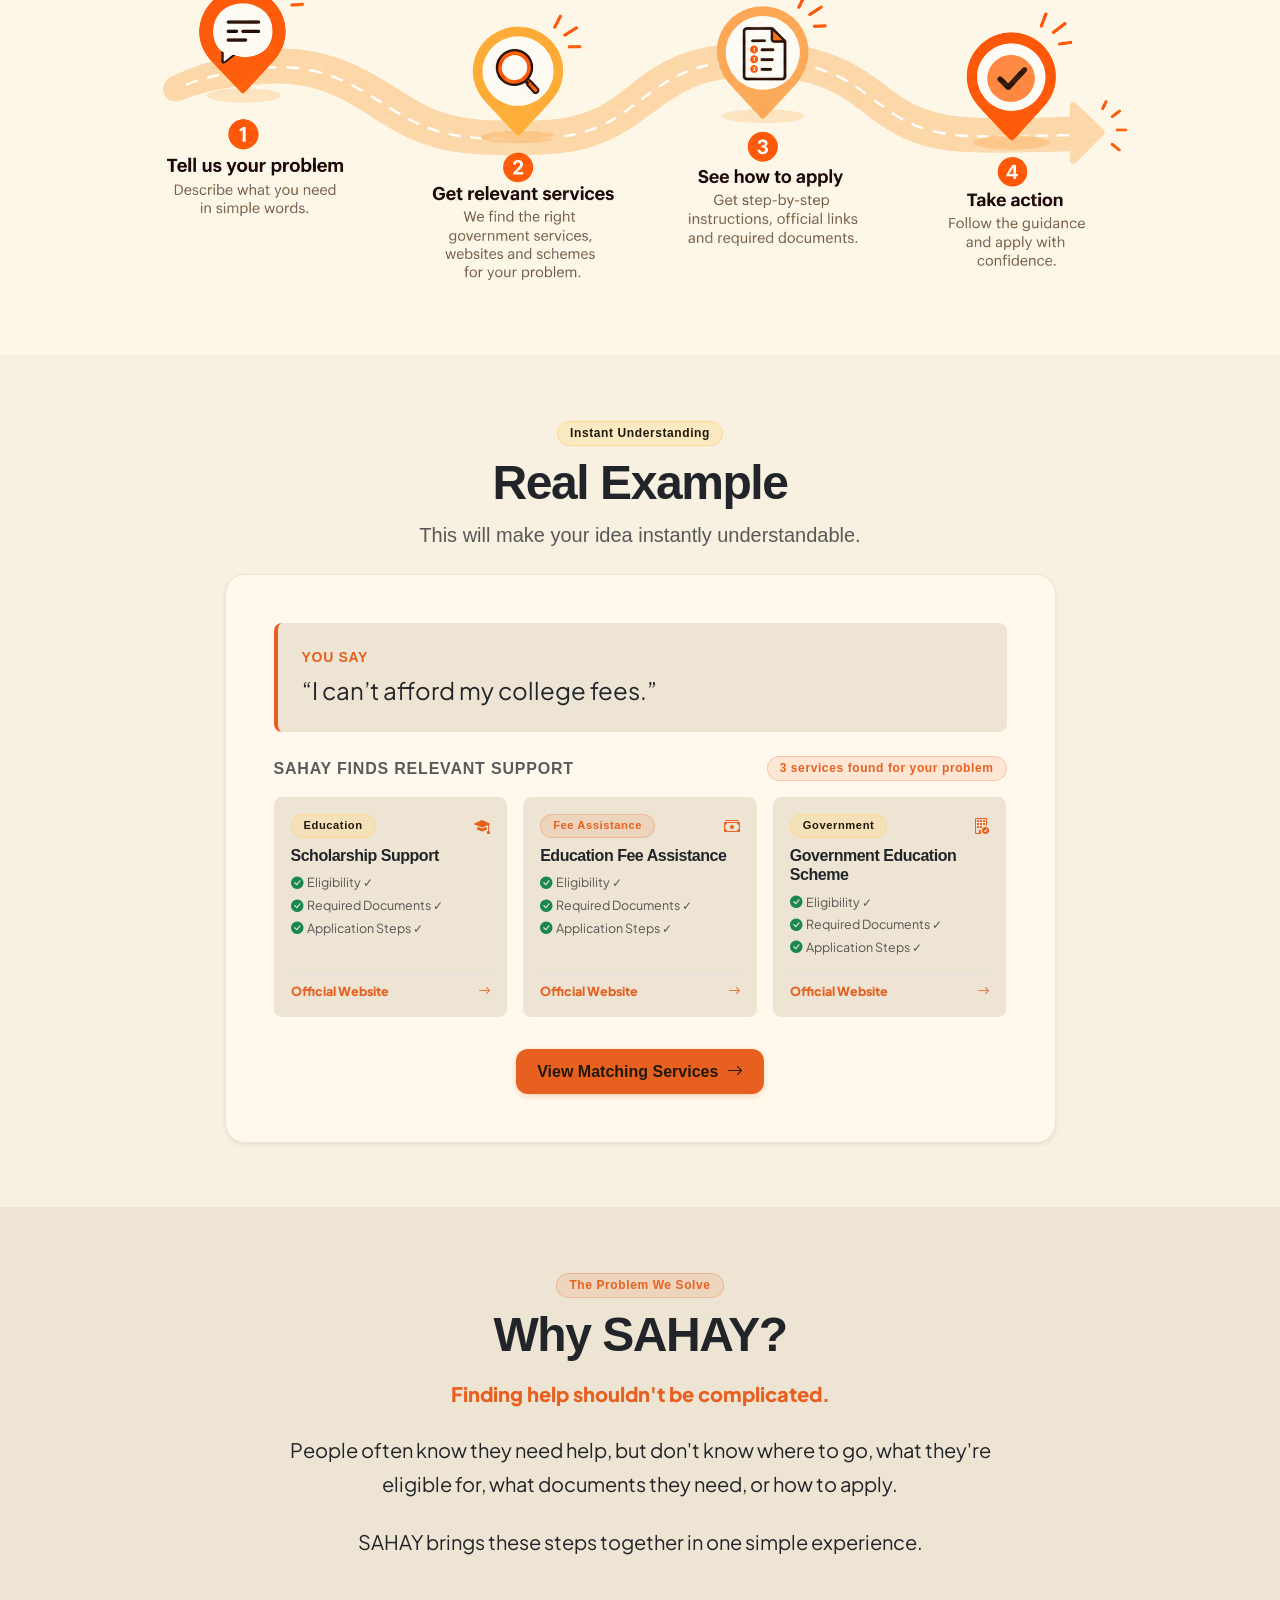
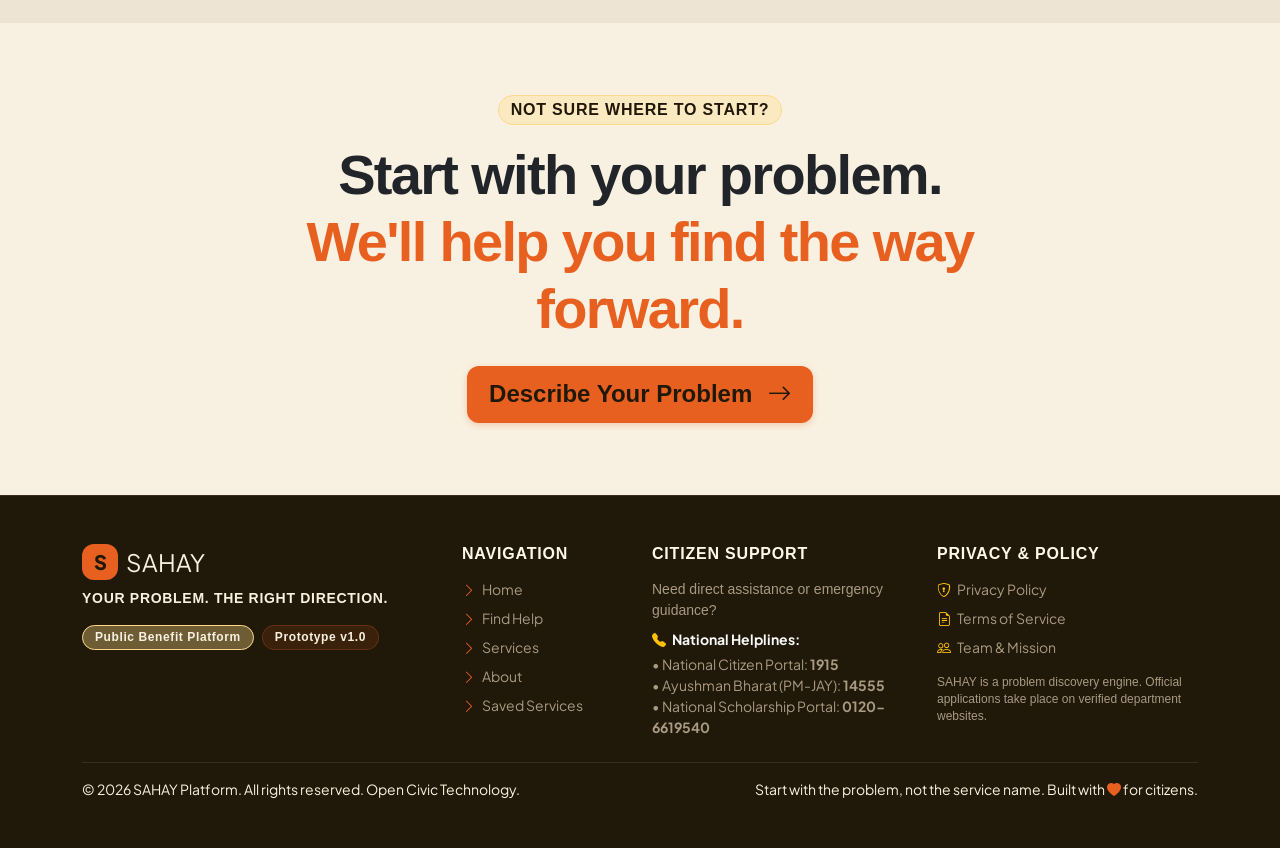
==== commit 8bc708c2: "Redesign SAHAY home page UI" ====
--- a/frontend/index.html
+++ b/frontend/index.html
@@ -122,7 +122,7 @@
             </div>
           </div>
 
-          <!-- RIGHT SIDE: Complementary Assistance Feature Highlights Card -->
+          <!-- RIGHT SIDE: Feature Highlights Card (Previous Flashcard Restored) -->
           <div class="col-lg-6">
             <div class="sahaya-card p-4 p-md-5 rounded-4 shadow-sm" style="background-color: var(--bg-card); border: 1px solid var(--border-subtle);">
               <h3 class="h5 fw-bolder text-dark mb-4 d-flex align-items-center gap-2" style="font-weight: 800 !important;">
@@ -195,34 +195,97 @@
         </div>
 
         <div class="row justify-content-center">
-          <div class="col-lg-8">
+          <div class="col-lg-10 col-xl-9">
             <div class="sahaya-card p-4 p-md-5 shadow-sm text-start" style="background-color: var(--bg-card); border: 1px solid var(--border-subtle);">
               
-              <!-- User Input Quote -->
+              <!-- Top: YOU SAY -->
               <div class="p-3 p-md-4 rounded-3 mb-4" style="background-color: var(--bg-alt); border-left: 4px solid var(--brand-primary);">
-                <span class="small font-weight-bold text-muted text-uppercase d-block mb-1">You say:</span>
-                <p class="fs-4 font-weight-bold text-dark mb-0">“I can't afford my college fees.”</p>
+                <span class="small font-weight-bold text-orange text-uppercase d-block mb-1" style="letter-spacing: 0.05em; font-weight: 800 !important;">YOU SAY</span>
+                <p class="fs-4 font-weight-bold text-dark mb-0">“I can’t afford my college fees.”</p>
               </div>
 
-              <!-- SAHAY Helps You Find -->
-              <h4 class="h5 fw-bolder text-dark mb-3" style="font-weight: 800 !important;">SAHAY helps you find:</h4>
-              <ul class="list-unstyled fs-5 d-flex flex-column gap-2 mb-0 font-weight-semibold text-dark">
-                <li class="d-flex align-items-center gap-2">
-                  <span>🎓</span> <span>Relevant education support</span>
-                </li>
-                <li class="d-flex align-items-center gap-2">
-                  <span class="text-success font-weight-bold">✓</span> <span>Eligibility</span>
-                </li>
-                <li class="d-flex align-items-center gap-2">
-                  <span class="text-success font-weight-bold">✓</span> <span>Required documents</span>
-                </li>
-                <li class="d-flex align-items-center gap-2">
-                  <span class="text-success font-weight-bold">✓</span> <span>Application process</span>
-                </li>
-                <li class="d-flex align-items-center gap-2 text-orange font-weight-bold pt-1">
-                  <span>→</span> <span>Official application link</span>
-                </li>
-              </ul>
+              <!-- Transition Header & Match Badge -->
+              <div class="d-flex flex-wrap align-items-center justify-content-between gap-2 mb-3">
+                <h4 class="h6 font-weight-bold text-muted text-uppercase mb-0" style="letter-spacing: 0.05em; font-weight: 800 !important;">
+                  SAHAY FINDS RELEVANT SUPPORT
+                </h4>
+                <span class="badge badge-sahaya-orange">3 services found for your problem</span>
+              </div>
+
+              <!-- 3 Realistic Matching Service Cards -->
+              <div class="row g-3 mb-4">
+                
+                <!-- Matching Service Card 1 -->
+                <div class="col-md-4">
+                  <div class="p-3 rounded-3 h-100 d-flex flex-column justify-content-between border" style="background-color: var(--bg-alt); border-color: var(--border-subtle) !important;">
+                    <div>
+                      <div class="d-flex align-items-center justify-content-between mb-2">
+                        <span class="badge badge-sahaya-gold" style="font-size: 0.7rem;">Education</span>
+                        <i class="bi bi-mortarboard-fill text-orange"></i>
+                      </div>
+                      <h5 class="h6 font-weight-bold text-dark mb-2" style="font-weight: 800 !important;">Scholarship Support</h5>
+                      <ul class="list-unstyled small mb-3 text-muted font-weight-semibold d-flex flex-column gap-1" style="font-size: 0.78rem;">
+                        <li class="d-flex align-items-center gap-1"><i class="bi bi-check-circle-fill text-success"></i> Eligibility ✓</li>
+                        <li class="d-flex align-items-center gap-1"><i class="bi bi-check-circle-fill text-success"></i> Required Documents ✓</li>
+                        <li class="d-flex align-items-center gap-1"><i class="bi bi-check-circle-fill text-success"></i> Application Steps ✓</li>
+                      </ul>
+                    </div>
+                    <a href="service-details.html?id=101" class="small text-orange font-weight-bold text-decoration-none d-flex align-items-center justify-content-between border-top pt-2" style="font-size: 0.78rem;">
+                      <span>Official Website</span> <i class="bi bi-arrow-right"></i>
+                    </a>
+                  </div>
+                </div>
+
+                <!-- Matching Service Card 2 -->
+                <div class="col-md-4">
+                  <div class="p-3 rounded-3 h-100 d-flex flex-column justify-content-between border" style="background-color: var(--bg-alt); border-color: var(--border-subtle) !important;">
+                    <div>
+                      <div class="d-flex align-items-center justify-content-between mb-2">
+                        <span class="badge badge-sahaya-orange" style="font-size: 0.7rem;">Fee Assistance</span>
+                        <i class="bi bi-cash-stack text-orange"></i>
+                      </div>
+                      <h5 class="h6 font-weight-bold text-dark mb-2" style="font-weight: 800 !important;">Education Fee Assistance</h5>
+                      <ul class="list-unstyled small mb-3 text-muted font-weight-semibold d-flex flex-column gap-1" style="font-size: 0.78rem;">
+                        <li class="d-flex align-items-center gap-1"><i class="bi bi-check-circle-fill text-success"></i> Eligibility ✓</li>
+                        <li class="d-flex align-items-center gap-1"><i class="bi bi-check-circle-fill text-success"></i> Required Documents ✓</li>
+                        <li class="d-flex align-items-center gap-1"><i class="bi bi-check-circle-fill text-success"></i> Application Steps ✓</li>
+                      </ul>
+                    </div>
+                    <a href="service-details.html?id=102" class="small text-orange font-weight-bold text-decoration-none d-flex align-items-center justify-content-between border-top pt-2" style="font-size: 0.78rem;">
+                      <span>Official Website</span> <i class="bi bi-arrow-right"></i>
+                    </a>
+                  </div>
+                </div>
+
+                <!-- Matching Service Card 3 -->
+                <div class="col-md-4">
+                  <div class="p-3 rounded-3 h-100 d-flex flex-column justify-content-between border" style="background-color: var(--bg-alt); border-color: var(--border-subtle) !important;">
+                    <div>
+                      <div class="d-flex align-items-center justify-content-between mb-2">
+                        <span class="badge badge-sahaya-gold" style="font-size: 0.7rem;">Government</span>
+                        <i class="bi bi-building-check text-orange"></i>
+                      </div>
+                      <h5 class="h6 font-weight-bold text-dark mb-2" style="font-weight: 800 !important;">Government Education Scheme</h5>
+                      <ul class="list-unstyled small mb-3 text-muted font-weight-semibold d-flex flex-column gap-1" style="font-size: 0.78rem;">
+                        <li class="d-flex align-items-center gap-1"><i class="bi bi-check-circle-fill text-success"></i> Eligibility ✓</li>
+                        <li class="d-flex align-items-center gap-1"><i class="bi bi-check-circle-fill text-success"></i> Required Documents ✓</li>
+                        <li class="d-flex align-items-center gap-1"><i class="bi bi-check-circle-fill text-success"></i> Application Steps ✓</li>
+                      </ul>
+                    </div>
+                    <a href="service-details.html?id=103" class="small text-orange font-weight-bold text-decoration-none d-flex align-items-center justify-content-between border-top pt-2" style="font-size: 0.78rem;">
+                      <span>Official Website</span> <i class="bi bi-arrow-right"></i>
+                    </a>
+                  </div>
+                </div>
+
+              </div>
+
+              <!-- Bottom CTA Link -->
+              <div class="text-center pt-2">
+                <a href="find-help.html?q=I+can%27t+afford+my+college+fees" class="btn btn-sahaya-primary font-weight-bold px-4">
+                  View Matching Services <i class="bi bi-arrow-right ms-1"></i>
+                </a>
+              </div>
 
             </div>
           </div>
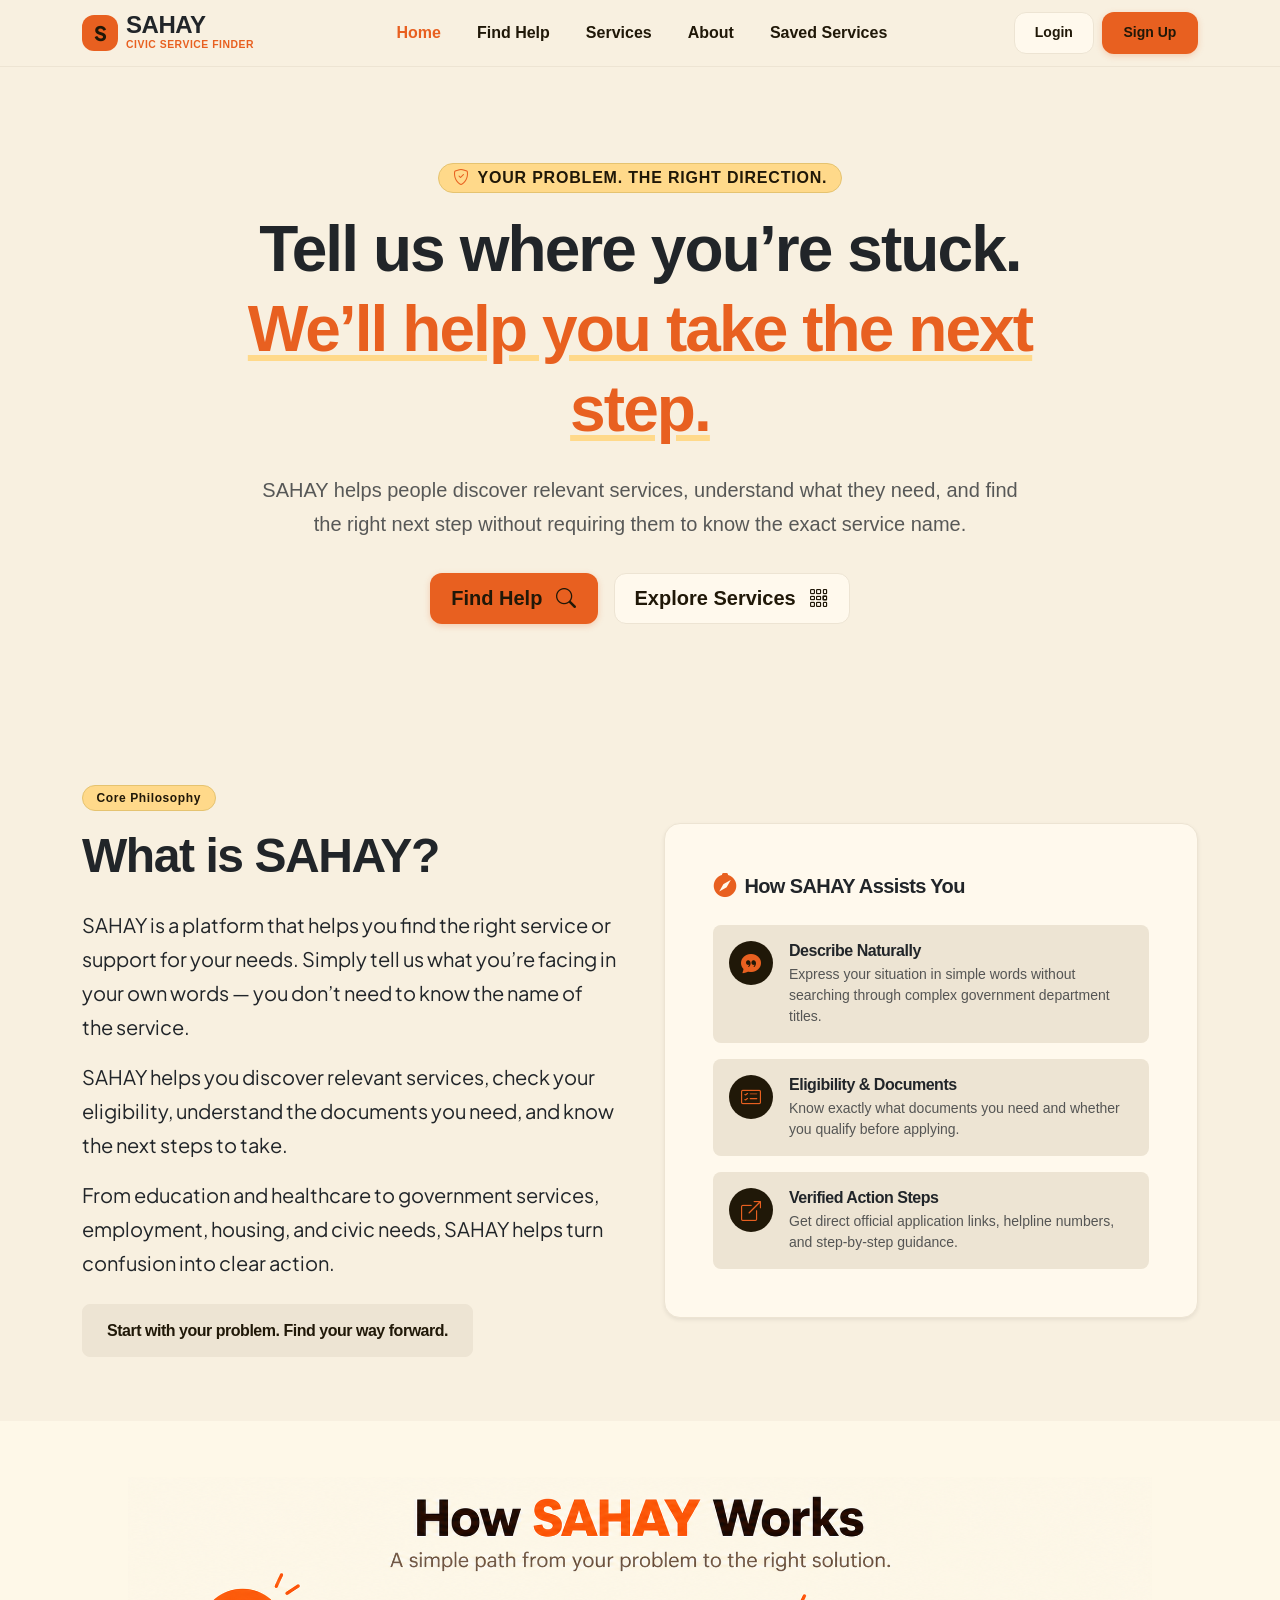
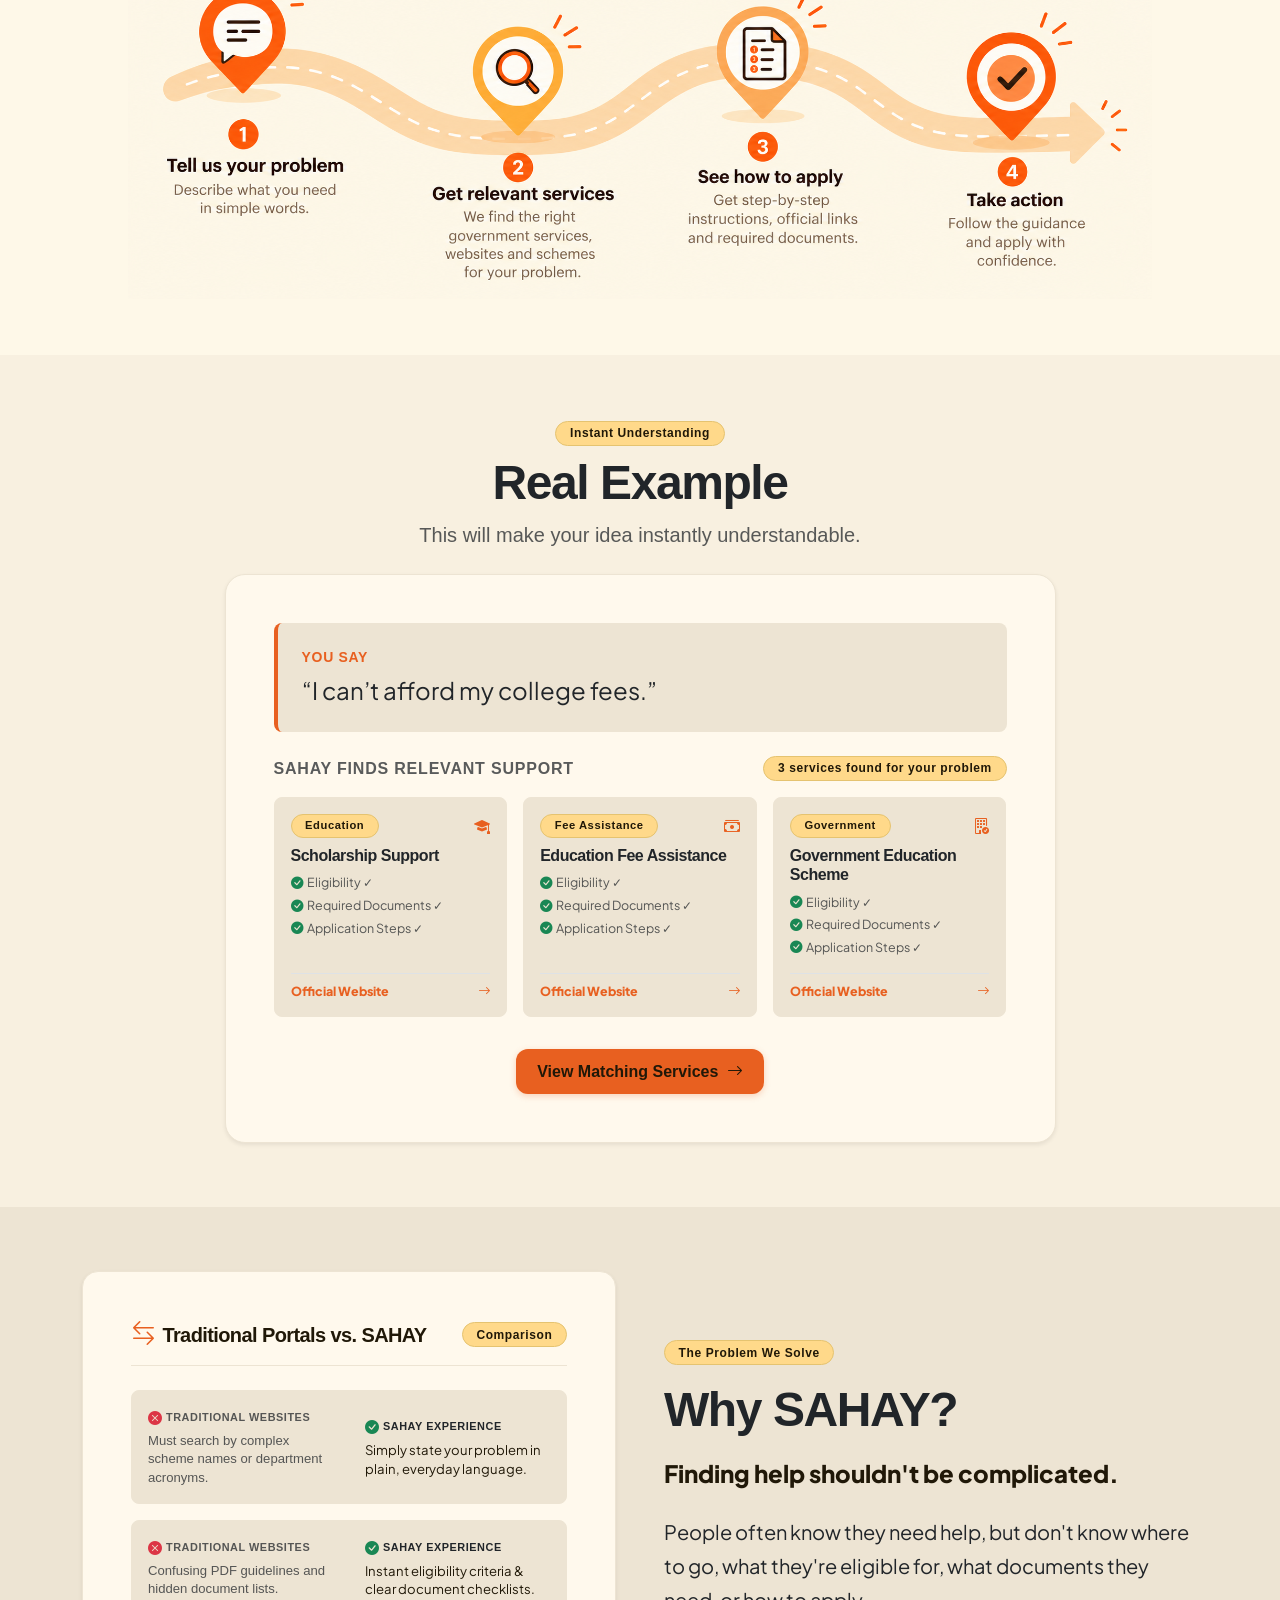
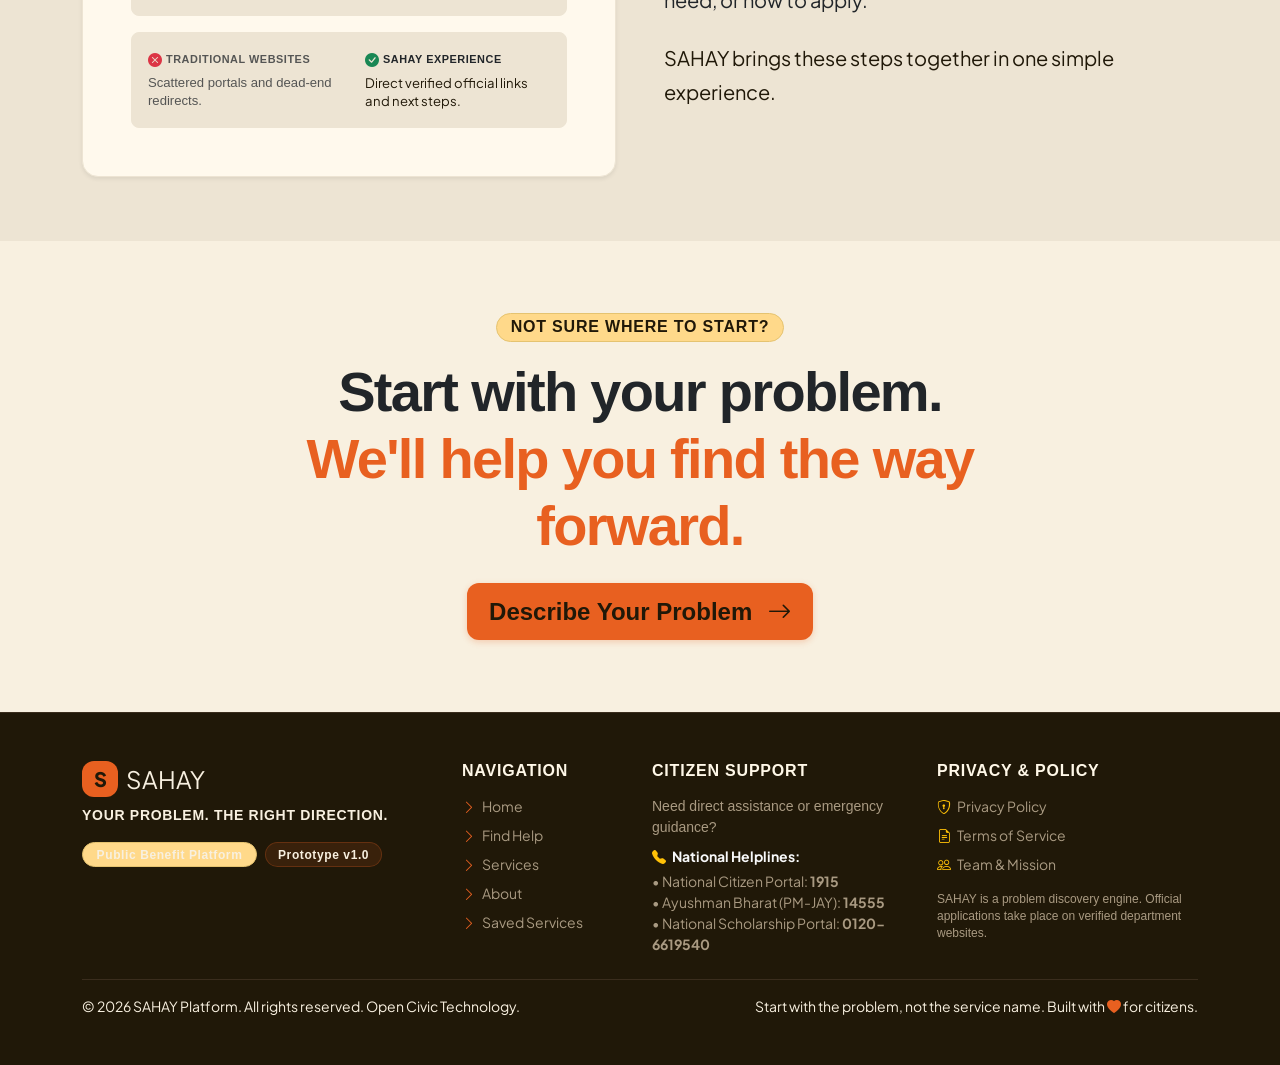
==== commit e56f0ea8: "Modified SAHAY home page UI" ====
--- a/frontend/index.html
+++ b/frontend/index.html
@@ -20,7 +20,7 @@
       <a class="navbar-brand d-flex align-items-center gap-2" href="index.html">
         <div class="sahaya-logo-icon">S</div>
         <div class="d-flex flex-column">
-          <span class="font-weight-bold fs-4 text-dark lh-1">SAHAY</span>
+          <span class="fw-bolder fs-4 text-dark lh-1" style="font-weight: 900 !important;">SAHAY</span>
           <span class="small fw-bold text-orange text-uppercase" style="font-size: 0.65rem;">Civic Service Finder</span>
         </div>
       </a>
@@ -102,7 +102,7 @@
           
           <!-- LEFT SIDE: Text Matter -->
           <div class="col-lg-6">
-            <span class="badge badge-sahaya-orange mb-3">Core Philosophy</span>
+            <span class="badge badge-sahaya-gold mb-3">Core Philosophy</span>
             <h2 class="display-5 fw-bolder text-dark mb-4" style="font-weight: 900 !important;">What is SAHAY?</h2>
             
             <p class="fs-5 text-dark font-weight-semibold mb-3" style="line-height: 1.7;">
@@ -117,8 +117,8 @@
               From education and healthcare to government services, employment, housing, and civic needs, SAHAY helps turn confusion into clear action.
             </p>
 
-            <div class="p-3 rounded-3 bg-alt-section d-inline-block px-4 border">
-              <h4 class="h6 fw-bolder text-orange mb-0" style="font-weight: 800 !important;">Start with your problem. Find your way forward.</h4>
+            <div class="p-3 rounded-3 bg-alt-section d-inline-block px-4 border" style="border-color: var(--border-subtle) !important;">
+              <h4 class="h6 fw-bolder text-dark mb-0" style="font-weight: 900 !important; color: #201808 !important;">Start with your problem. Find your way forward.</h4>
             </div>
           </div>
 
@@ -209,7 +209,7 @@
                 <h4 class="h6 font-weight-bold text-muted text-uppercase mb-0" style="letter-spacing: 0.05em; font-weight: 800 !important;">
                   SAHAY FINDS RELEVANT SUPPORT
                 </h4>
-                <span class="badge badge-sahaya-orange">3 services found for your problem</span>
+                <span class="badge badge-sahaya-gold">3 services found for your problem</span>
               </div>
 
               <!-- 3 Realistic Matching Service Cards -->
@@ -241,7 +241,7 @@
                   <div class="p-3 rounded-3 h-100 d-flex flex-column justify-content-between border" style="background-color: var(--bg-alt); border-color: var(--border-subtle) !important;">
                     <div>
                       <div class="d-flex align-items-center justify-content-between mb-2">
-                        <span class="badge badge-sahaya-orange" style="font-size: 0.7rem;">Fee Assistance</span>
+                        <span class="badge badge-sahaya-gold" style="font-size: 0.7rem;">Fee Assistance</span>
                         <i class="bi bi-cash-stack text-orange"></i>
                       </div>
                       <h5 class="h6 font-weight-bold text-dark mb-2" style="font-weight: 800 !important;">Education Fee Assistance</h5>
@@ -296,17 +296,101 @@
     <!-- WHY SAHAY? SECTION -->
     <section class="py-5" style="background-color: var(--bg-alt);">
       <div class="container py-3">
-        <div class="max-w-3xl mx-auto text-center" style="max-width: 750px;">
-          <span class="badge badge-sahaya-orange mb-2">The Problem We Solve</span>
-          <h2 class="display-5 fw-bolder text-dark mb-3" style="font-weight: 900 !important;">Why SAHAY?</h2>
-          <p class="fs-5 text-orange font-weight-bold mb-4">Finding help shouldn't be complicated.</p>
+        <div class="row align-items-center g-5">
           
-          <p class="fs-5 text-dark font-weight-semibold mb-4" style="line-height: 1.7;">
-            People often know they need help, but don't know where to go, what they're eligible for, what documents they need, or how to apply.
-          </p>
-          <p class="fs-5 text-dark font-weight-bold mb-0" style="line-height: 1.7;">
-            SAHAY brings these steps together in one simple experience.
-          </p>
+          <!-- LEFT SIDE: Traditional Websites vs SAHAY Comparison Flashcard -->
+          <div class="col-lg-6">
+            <div class="sahaya-card p-4 p-md-5 rounded-4 shadow-sm" style="background-color: var(--bg-card); border: 1px solid var(--border-subtle);">
+              
+              <!-- Card Header with Black Heading -->
+              <div class="d-flex align-items-center justify-content-between mb-4 border-bottom pb-3" style="border-color: var(--border-subtle) !important;">
+                <h3 class="h5 fw-bolder text-dark mb-0 d-flex align-items-center gap-2" style="font-weight: 900 !important; color: #201808 !important;">
+                  <i class="bi bi-arrow-left-right text-orange fs-4"></i> Traditional Portals vs. SAHAY
+                </h3>
+                <span class="badge badge-sahaya-gold" style="font-size: 0.75rem;">Comparison</span>
+              </div>
+              
+              <!-- Comparison Rows -->
+              <div class="d-flex flex-column gap-3">
+                
+                <!-- Row 1: Search Approach -->
+                <div class="p-3 rounded-3 border" style="background-color: var(--bg-alt); border-color: var(--border-subtle) !important;">
+                  <div class="row g-2 align-items-center">
+                    <div class="col-12 col-md-6 border-end-md pe-md-3">
+                      <div class="d-flex align-items-center gap-1 mb-1">
+                        <i class="bi bi-x-circle-fill text-danger small"></i>
+                        <span class="small font-weight-bold text-muted text-uppercase" style="font-size: 0.68rem; letter-spacing: 0.05em; font-weight: 800 !important;">Traditional Websites</span>
+                      </div>
+                      <p class="small text-muted mb-0" style="line-height: 1.4; font-size: 0.82rem;">Must search by complex scheme names or department acronyms.</p>
+                    </div>
+                    <div class="col-12 col-md-6 ps-md-3 pt-2 pt-md-0">
+                      <div class="d-flex align-items-center gap-1 mb-1">
+                        <i class="bi bi-check-circle-fill text-success small"></i>
+                        <span class="small font-weight-bold text-dark text-uppercase" style="font-size: 0.68rem; letter-spacing: 0.05em; font-weight: 800 !important;">SAHAY Experience</span>
+                      </div>
+                      <p class="small text-dark font-weight-semibold mb-0" style="line-height: 1.4; font-size: 0.82rem; color: #201808 !important;">Simply state your problem in plain, everyday language.</p>
+                    </div>
+                  </div>
+                </div>
+
+                <!-- Row 2: Requirements & Eligibility -->
+                <div class="p-3 rounded-3 border" style="background-color: var(--bg-alt); border-color: var(--border-subtle) !important;">
+                  <div class="row g-2 align-items-center">
+                    <div class="col-12 col-md-6 border-end-md pe-md-3">
+                      <div class="d-flex align-items-center gap-1 mb-1">
+                        <i class="bi bi-x-circle-fill text-danger small"></i>
+                        <span class="small font-weight-bold text-muted text-uppercase" style="font-size: 0.68rem; letter-spacing: 0.05em; font-weight: 800 !important;">Traditional Websites</span>
+                      </div>
+                      <p class="small text-muted mb-0" style="line-height: 1.4; font-size: 0.82rem;">Confusing PDF guidelines and hidden document lists.</p>
+                    </div>
+                    <div class="col-12 col-md-6 ps-md-3 pt-2 pt-md-0">
+                      <div class="d-flex align-items-center gap-1 mb-1">
+                        <i class="bi bi-check-circle-fill text-success small"></i>
+                        <span class="small font-weight-bold text-dark text-uppercase" style="font-size: 0.68rem; letter-spacing: 0.05em; font-weight: 800 !important;">SAHAY Experience</span>
+                      </div>
+                      <p class="small text-dark font-weight-semibold mb-0" style="line-height: 1.4; font-size: 0.82rem; color: #201808 !important;">Instant eligibility criteria &amp; clear document checklists.</p>
+                    </div>
+                  </div>
+                </div>
+
+                <!-- Row 3: Actionable Path -->
+                <div class="p-3 rounded-3 border" style="background-color: var(--bg-alt); border-color: var(--border-subtle) !important;">
+                  <div class="row g-2 align-items-center">
+                    <div class="col-12 col-md-6 border-end-md pe-md-3">
+                      <div class="d-flex align-items-center gap-1 mb-1">
+                        <i class="bi bi-x-circle-fill text-danger small"></i>
+                        <span class="small font-weight-bold text-muted text-uppercase" style="font-size: 0.68rem; letter-spacing: 0.05em; font-weight: 800 !important;">Traditional Websites</span>
+                      </div>
+                      <p class="small text-muted mb-0" style="line-height: 1.4; font-size: 0.82rem;">Scattered portals and dead-end redirects.</p>
+                    </div>
+                    <div class="col-12 col-md-6 ps-md-3 pt-2 pt-md-0">
+                      <div class="d-flex align-items-center gap-1 mb-1">
+                        <i class="bi bi-check-circle-fill text-success small"></i>
+                        <span class="small font-weight-bold text-dark text-uppercase" style="font-size: 0.68rem; letter-spacing: 0.05em; font-weight: 800 !important;">SAHAY Experience</span>
+                      </div>
+                      <p class="small text-dark font-weight-semibold mb-0" style="line-height: 1.4; font-size: 0.82rem; color: #201808 !important;">Direct verified official links and next steps.</p>
+                    </div>
+                  </div>
+                </div>
+
+              </div>
+            </div>
+          </div>
+
+          <!-- RIGHT SIDE: Why SAHAY? Matter -->
+          <div class="col-lg-6">
+            <span class="badge badge-sahaya-gold mb-3">The Problem We Solve</span>
+            <h2 class="display-5 fw-bolder text-dark mb-3" style="font-weight: 900 !important;">Why SAHAY?</h2>
+            <p class="fs-4 text-dark font-weight-bold mb-4" style="font-weight: 900 !important; color: #201808 !important;">Finding help shouldn't be complicated.</p>
+            
+            <p class="fs-5 text-dark font-weight-semibold mb-4" style="line-height: 1.7;">
+              People often know they need help, but don't know where to go, what they're eligible for, what documents they need, or how to apply.
+            </p>
+            <p class="fs-5 text-dark font-weight-bold mb-0" style="line-height: 1.7; color: #201808 !important;">
+              SAHAY brings these steps together in one simple experience.
+            </p>
+          </div>
+
         </div>
       </div>
     </section>
--- a/frontend/css/style.css
+++ b/frontend/css/style.css
@@ -103,6 +103,12 @@
   font-size: 1.25rem;
 }
 
+.navbar-brand span.fs-4 {
+  font-family: 'Satoshi', sans-serif !important;
+  font-weight: 900 !important;
+  letter-spacing: -0.02em;
+}
+
 /* Cards */
 .sahaya-card, .sahay-card {
   background-color: var(--bg-card);
@@ -211,12 +217,12 @@
 }
 
 .badge-sahaya-gold, .badge-sahay-gold {
-  background-color: rgba(255, 217, 138, 0.35) !important;
-  color: var(--text-main) !important;
-  border: 1px solid var(--accent-gold) !important;
+  background-color: #FFD98A !important;   /* Pale Gold #FFD98A */
+  color: #201808 !important;               /* Black / Deep Espresso #201808 */
+  border: 1px solid #E5C370 !important;
   font-weight: 800 !important;
   border-radius: 9999px !important;
-  padding: 0.35rem 0.75rem !important;
+  padding: 0.35rem 0.85rem !important;
 }
 
 .badge-sahaya-taupe, .badge-sahay-taupe {
@@ -332,3 +338,9 @@
   border-top-color: var(--border-subtle) !important;
   opacity: 0.7 !important;
 }
+
+@media (min-width: 768px) {
+  .border-end-md {
+    border-right: 1px solid var(--border-subtle) !important;
+  }
+}
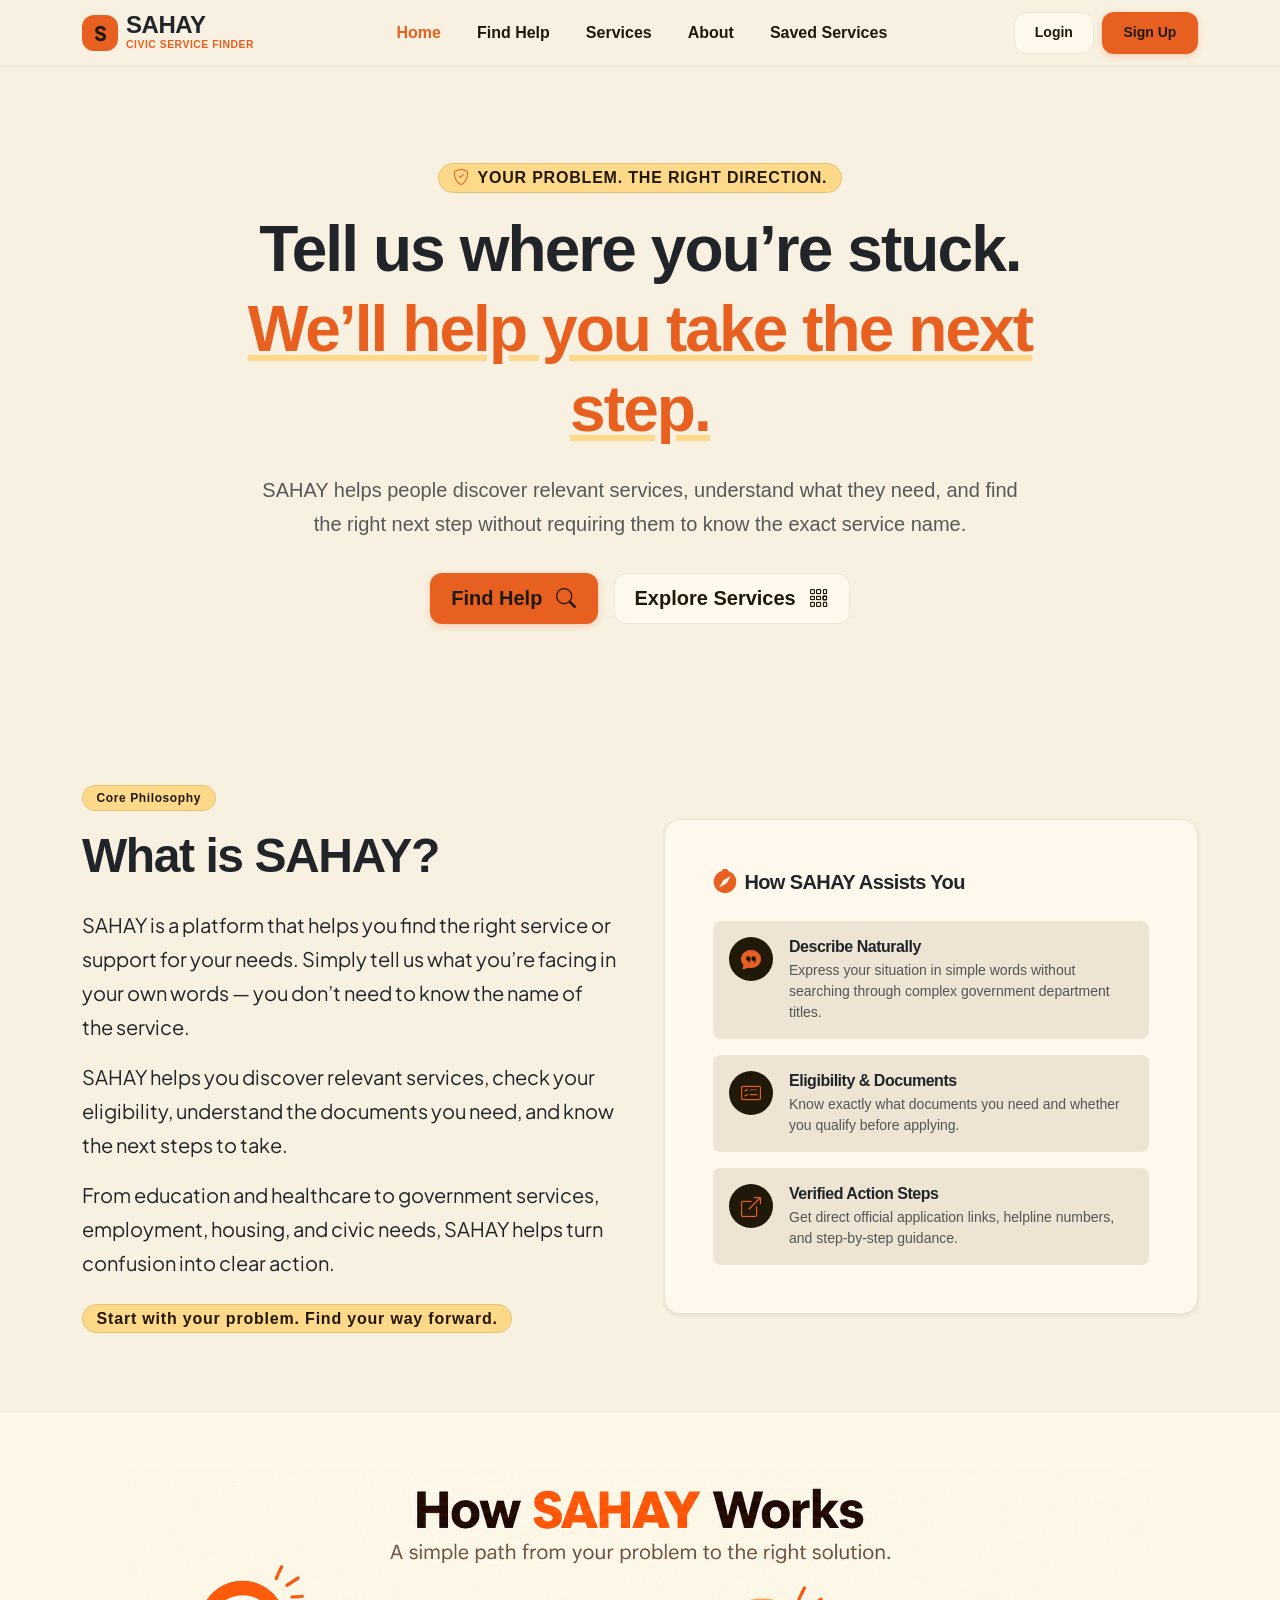
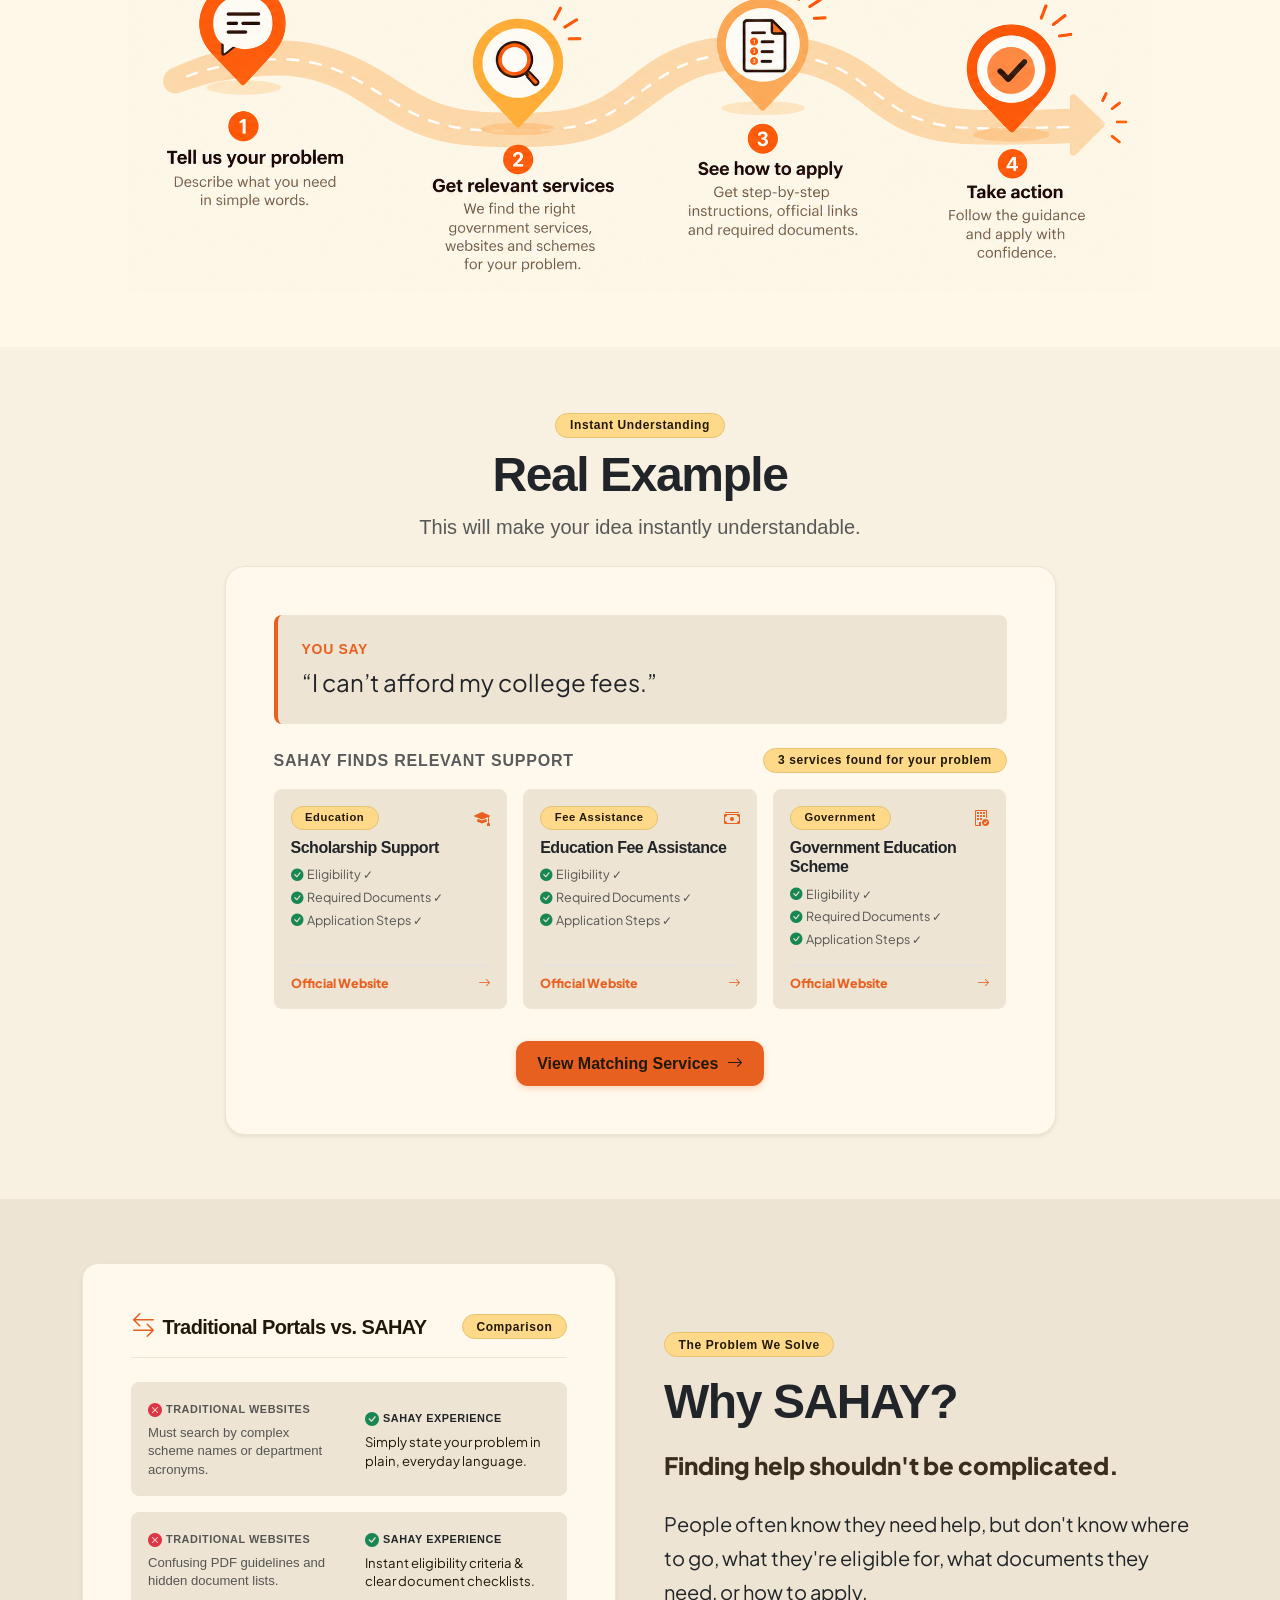
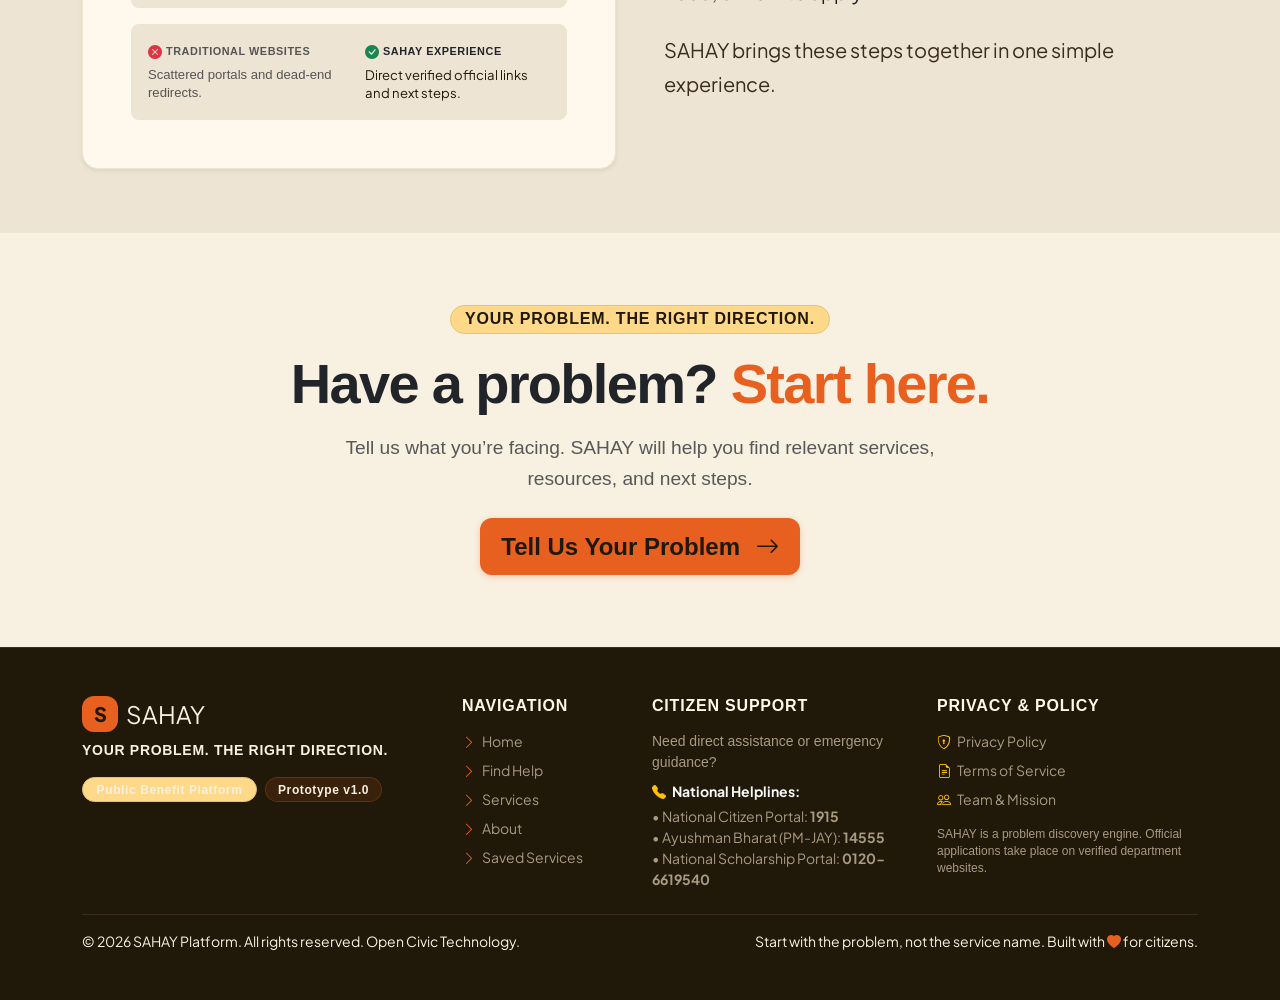
==== commit 66a939eb: "Modified SAHAY about pageI" ====
--- a/frontend/index.html
+++ b/frontend/index.html
@@ -117,8 +117,8 @@
               From education and healthcare to government services, employment, housing, and civic needs, SAHAY helps turn confusion into clear action.
             </p>
 
-            <div class="p-3 rounded-3 bg-alt-section d-inline-block px-4 border" style="border-color: var(--border-subtle) !important;">
-              <h4 class="h6 fw-bolder text-dark mb-0" style="font-weight: 900 !important; color: #201808 !important;">Start with your problem. Find your way forward.</h4>
+            <div class="mb-3">
+              <span class="badge badge-sahaya-gold px-3 py-2 fs-6">Start with your problem. Find your way forward.</span>
             </div>
           </div>
 
@@ -381,12 +381,12 @@
           <div class="col-lg-6">
             <span class="badge badge-sahaya-gold mb-3">The Problem We Solve</span>
             <h2 class="display-5 fw-bolder text-dark mb-3" style="font-weight: 900 !important;">Why SAHAY?</h2>
-            <p class="fs-4 text-dark font-weight-bold mb-4" style="font-weight: 900 !important; color: #201808 !important;">Finding help shouldn't be complicated.</p>
+            <p class="fs-4 font-weight-bold mb-4" style="font-weight: 800 !important; color: #3A2D1D !important;">Finding help shouldn't be complicated.</p>
             
             <p class="fs-5 text-dark font-weight-semibold mb-4" style="line-height: 1.7;">
               People often know they need help, but don't know where to go, what they're eligible for, what documents they need, or how to apply.
             </p>
-            <p class="fs-5 text-dark font-weight-bold mb-0" style="line-height: 1.7; color: #201808 !important;">
+            <p class="fs-5 text-dark font-weight-bold mb-0" style="line-height: 1.7; color: #3A2D1D !important;">
               SAHAY brings these steps together in one simple experience.
             </p>
           </div>
@@ -399,15 +399,18 @@
     <section class="py-5 text-center">
       <div class="container py-4">
         <div class="max-w-3xl mx-auto" style="max-width: 750px;">
-          <span class="badge badge-sahaya-gold mb-3 px-3 py-2 fs-6 text-uppercase" style="letter-spacing: 0.05em;">Not sure where to start?</span>
+          <span class="badge badge-sahaya-gold mb-3 px-3 py-2 fs-6 text-uppercase" style="letter-spacing: 0.05em;">YOUR PROBLEM. THE RIGHT DIRECTION.</span>
           
-          <h2 class="display-4 fw-bolder text-dark mb-4" style="font-weight: 900 !important;">
-            Start with your problem.<br/>
-            <span class="text-orange">We'll help you find the way forward.</span>
+          <h2 class="display-4 fw-bolder text-dark mb-3" style="font-weight: 900 !important;">
+            Have a problem? <span class="text-orange">Start here.</span>
           </h2>
 
+          <p class="lead text-muted font-weight-semibold mx-auto mb-4" style="max-width: 650px; font-size: 1.2rem; line-height: 1.6;">
+            Tell us what you’re facing. SAHAY will help you find relevant services, resources, and next steps.
+          </p>
+
           <a href="find-help.html" class="btn btn-sahaya-primary btn-lg px-5 py-3 font-weight-bold fs-4 shadow-sm">
-            Describe Your Problem <i class="bi bi-arrow-right ms-2"></i>
+            Tell Us Your Problem <i class="bi bi-arrow-right ms-2"></i>
           </a>
         </div>
       </div>
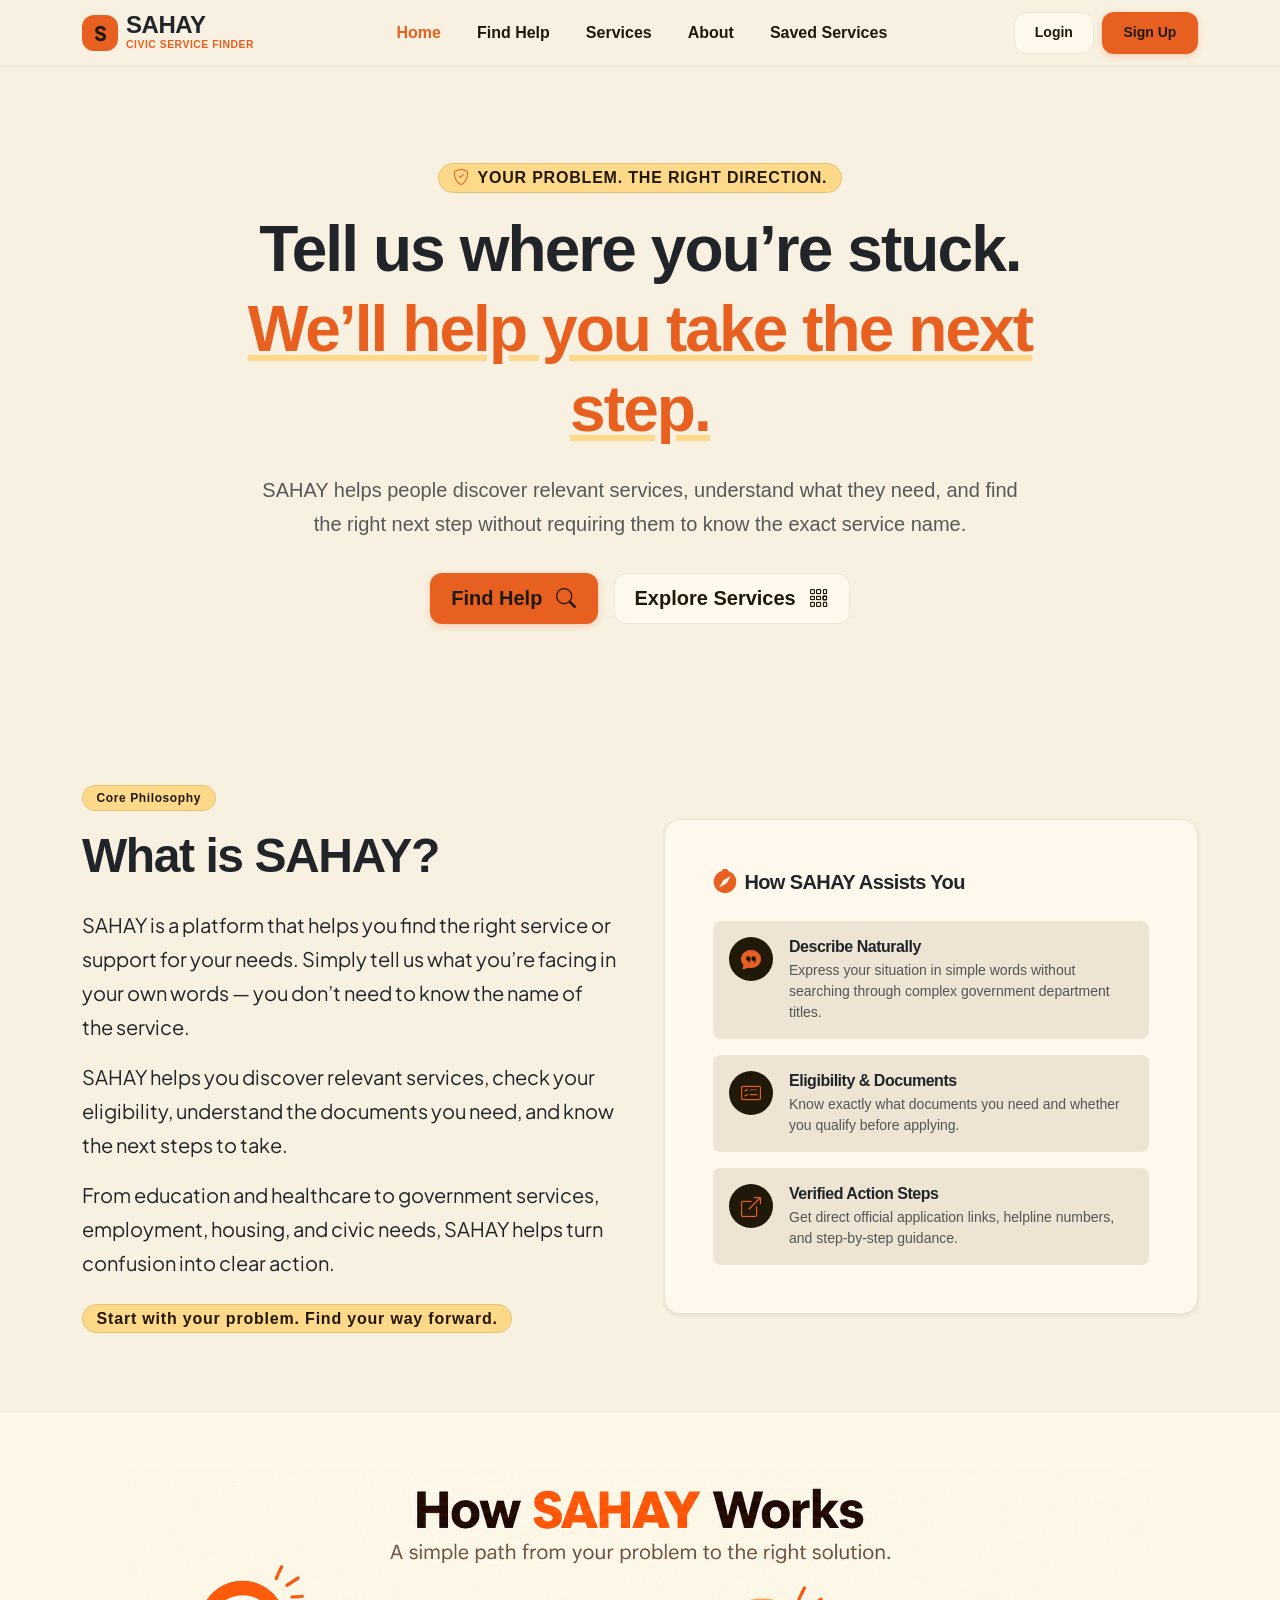
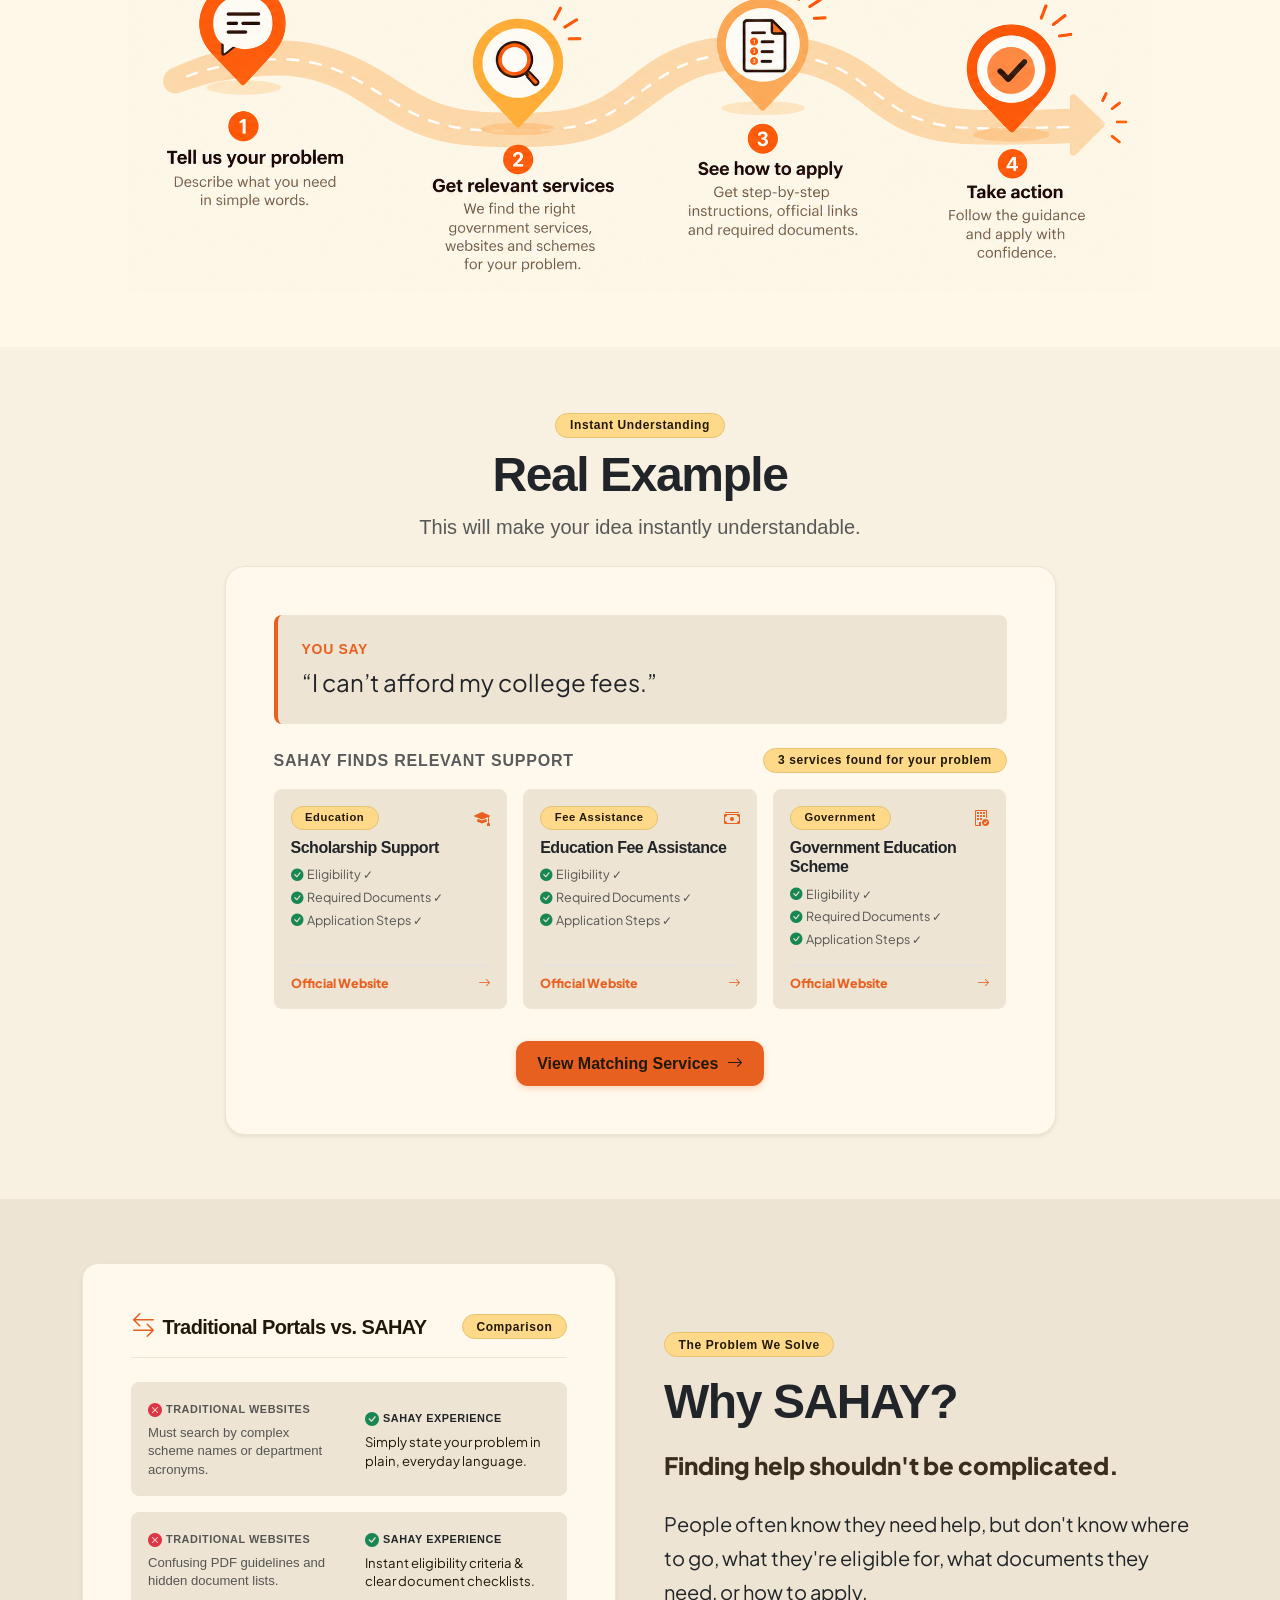
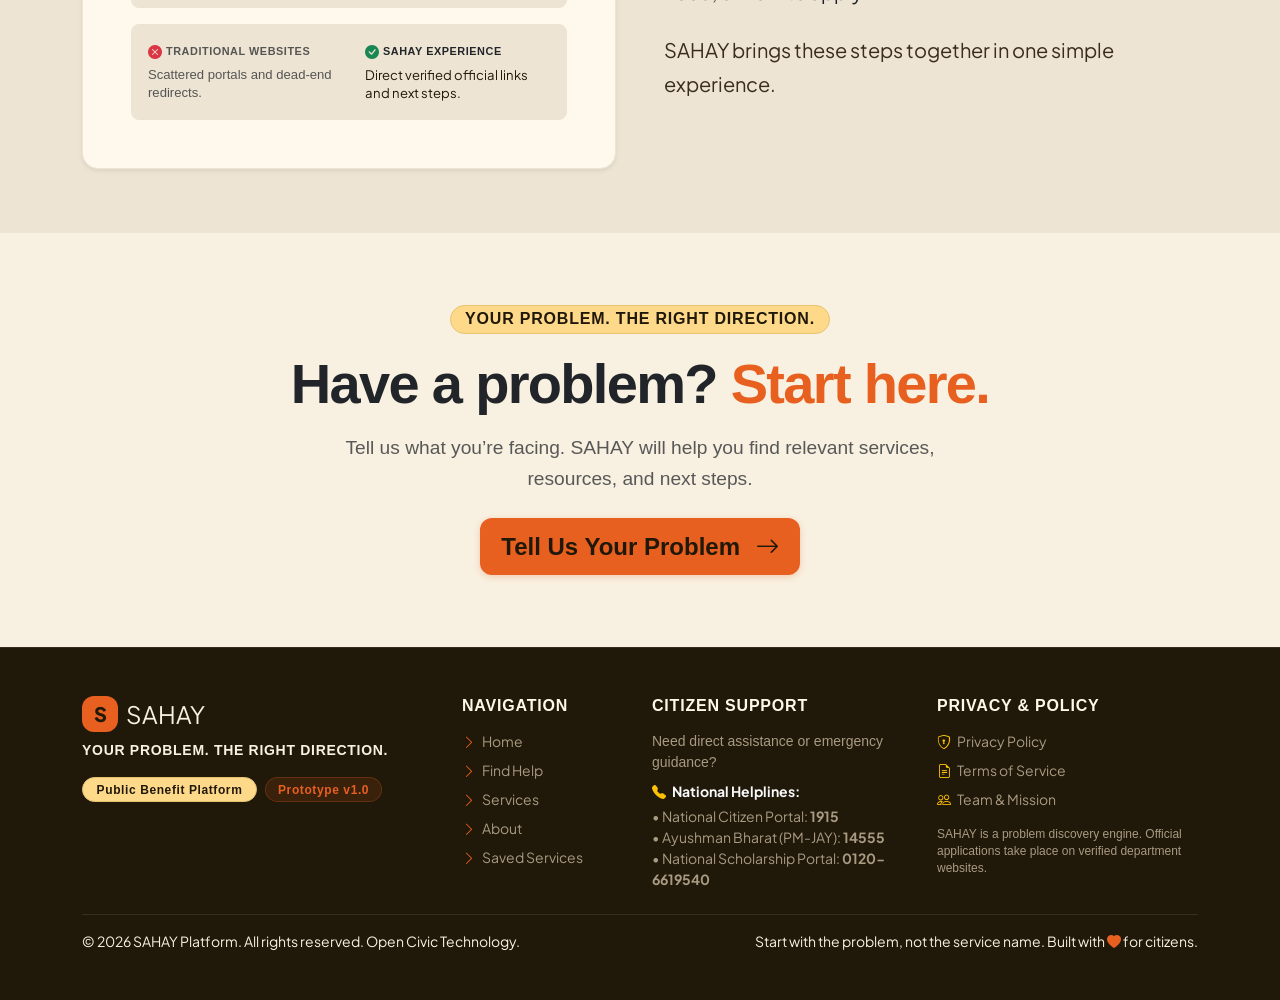
==== commit 1cba1c8a: "Modified SAHAY services page" ====
--- a/frontend/index.html
+++ b/frontend/index.html
@@ -64,7 +64,7 @@
           <div class="col-lg-10 col-xl-9">
             
             <!-- Eyebrow -->
-            <div class="badge badge-sahaya-gold mb-3 d-inline-flex align-items-center gap-2 px-3 py-2 fs-6">
+            <div class="badge badge-sahaya-gold mb-3 d-inline-flex align-items-center gap-2 px-3 py-2 fs-6" style="background-color: #FFD98A !important; color: #201808 !important;">
               <i class="bi bi-shield-check text-orange"></i>
               <span class="text-uppercase" style="letter-spacing: 0.05em;">YOUR PROBLEM. THE RIGHT DIRECTION.</span>
             </div>
@@ -399,7 +399,7 @@
     <section class="py-5 text-center">
       <div class="container py-4">
         <div class="max-w-3xl mx-auto" style="max-width: 750px;">
-          <span class="badge badge-sahaya-gold mb-3 px-3 py-2 fs-6 text-uppercase" style="letter-spacing: 0.05em;">YOUR PROBLEM. THE RIGHT DIRECTION.</span>
+          <span class="badge badge-sahaya-gold mb-3 px-3 py-2 fs-6 text-uppercase" style="background-color: #FFD98A !important; color: #201808 !important; letter-spacing: 0.05em;">YOUR PROBLEM. THE RIGHT DIRECTION.</span>
           
           <h2 class="display-4 fw-bolder text-dark mb-3" style="font-weight: 900 !important;">
             Have a problem? <span class="text-orange">Start here.</span>
@@ -430,7 +430,7 @@
           </div>
           <p class="small text-orange font-weight-bold mb-3 text-uppercase" style="letter-spacing: 0.05em;">YOUR PROBLEM. THE RIGHT DIRECTION.</p>
           <div class="d-flex align-items-center gap-2 mt-2">
-            <span class="badge badge-sahaya-gold">Public Benefit Platform</span>
+            <span class="badge badge-sahaya-gold" style="background-color: #FFD98A !important; color: #201808 !important;">Public Benefit Platform</span>
             <span class="badge badge-sahaya-orange">Prototype v1.0</span>
           </div>
         </div>
--- a/frontend/css/style.css
+++ b/frontend/css/style.css
@@ -225,6 +225,15 @@
   padding: 0.35rem 0.85rem !important;
 }
 
+.badge-sahaya-soft-gold, .badge-sahay-soft-gold {
+  background-color: #FFF2D6 !important;   /* Soft Light Gold #FFF2D6 */
+  color: #201808 !important;               /* Deep Espresso #201808 */
+  border: 1px solid #F0DEB4 !important;
+  font-weight: 800 !important;
+  border-radius: 9999px !important;
+  padding: 0.35rem 0.85rem !important;
+}
+
 .badge-sahaya-taupe, .badge-sahay-taupe {
   background-color: var(--border-subtle) !important;
   color: var(--text-main) !important;
@@ -264,8 +273,16 @@
   font-weight: 700 !important;
 }
 
-.sahaya-footer p, .sahaya-footer span, .sahay-footer p, .sahay-footer span {
+.sahaya-footer p, .sahaya-footer span:not(.badge), .sahay-footer p, .sahay-footer span:not(.badge) {
   color: #F8F0E0 !important;                         /* Main footer text: Warm Cream #F8F0E0 */
+}
+
+.sahaya-footer .badge-sahaya-gold, .sahay-footer .badge-sahaya-gold,
+.sahaya-footer .badge-sahay-gold, .sahay-footer .badge-sahay-gold {
+  background-color: #FFD98A !important;
+  color: #201808 !important;                         /* Black font color #201808 */
+  border: 1px solid #E5C370 !important;
+  font-weight: 800 !important;
 }
 
 .sahaya-footer .text-muted, .sahaya-footer .small-desc,
